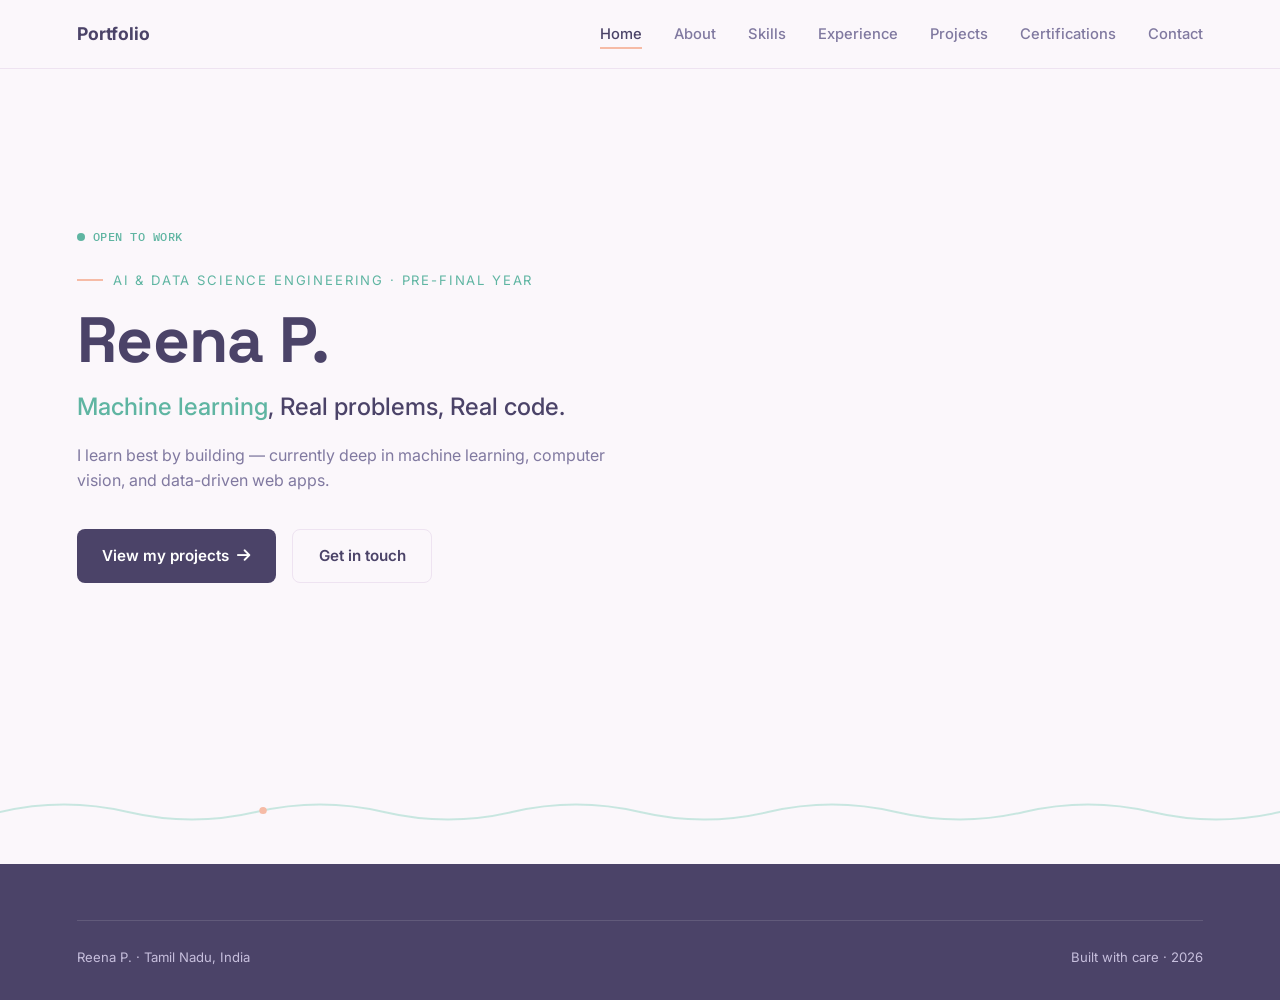
==== index.html @ c4bb9177 "Add files via upload" ====
<!DOCTYPE html>
<html lang="en">
<head>
<meta charset="UTF-8">
<meta name="viewport" content="width=device-width, initial-scale=1.0">
<title>Portfolio | Reena P</title>
<link rel="preconnect" href="https://fonts.googleapis.com">
<link href="https://fonts.googleapis.com/css2?family=Space+Grotesk:wght@400;500;600;700&family=Inter:wght@400;500;600&family=IBM+Plex+Mono:wght@400;500&display=swap" rel="stylesheet">
<link rel="stylesheet" href="https://cdnjs.cloudflare.com/ajax/libs/font-awesome/6.5.1/css/all.min.css">
<link rel="stylesheet" href="styles.css">
</head>
<body>

<nav>
  <div class="logo">Portfolio</div>
  <ul>
    <li><a href="index.html" class="active">Home</a></li>
    <li><a href="about.html">About</a></li>
    <li><a href="skills.html">Skills</a></li>
    <li><a href="experience.html">Experience</a></li>
    <li><a href="projects.html">Projects</a></li>
    <li><a href="education.html">Certifications</a></li>
    <li><a href="contact.html">Contact</a></li>
  </ul>
</nav>

<header class="hero">
  <span class="badge"><span class="dot"></span>Open to work</span>
  <div class="hero-eyebrow">AI &amp; Data Science Engineering · Pre-final year</div>
  <h1 class="hero-name">Reena P.</h1>
  <p class="hero-role"><span class="accent">Machine learning</span>, Real problems, Real code.</p>
  <p class="hero-sub">I learn best by building — currently deep in machine learning, computer vision, and data-driven web apps.</p>
  <div class="hero-actions">
    <a class="btn btn-primary" href="projects.html">View my projects <i class="fa-solid fa-arrow-right"></i></a>
    <a class="btn btn-ghost" href="contact.html">Get in touch</a>
  </div>
</header>

<svg class="signal-divider" viewBox="0 0 1200 40" preserveAspectRatio="none">
  <path d="M0,20 Q60,5 120,20 T240,20 T360,20 T480,20 T600,20 T720,20 T840,20 T960,20 T1080,20 T1200,20"/>
  <circle class="pulse-dot" r="3.5" cy="20"><animateMotion dur="6s" repeatCount="indefinite" path="M0,0 Q60,-15 120,0 T240,0 T360,0 T480,0 T600,0 T720,0 T840,0 T960,0 T1080,0 T1200,0"/></circle>
</svg>

<footer>
  <div class="foot-bottom">
    <span>Reena P. · Tamil Nadu, India</span>
    <span>Built with care · 2026</span>
  </div>
</footer>

<script>
  const revealEls = document.querySelectorAll('.reveal');
  const obs = new IntersectionObserver((entries)=>{
    entries.forEach(e=>{ if(e.isIntersecting){ e.target.classList.add('in'); obs.unobserve(e.target); } });
  }, { threshold:0.15 });
  revealEls.forEach(el=>obs.observe(el));
</script>
</body>
</html>
---- styles.css ----
:root{
  --ink:#4B4368;
  --paper:#FBF7FB;
  --card:#FFFFFF;
  --teal:#9ED9CB;
  --teal-deep:#5FB5A2;
  --amber:#F6BBA6;
  --slate:#8079A0;
  --line:#EEE3F1;
  --violet:#C9BBEF;
  --violet-deep:#7C68C9;
  --radius:14px;
}
*{box-sizing:border-box; margin:0; padding:0;}
html{scroll-behavior:smooth;}
body{
  background:var(--paper);
  color:var(--ink);
  font-family:'Inter', sans-serif;
  line-height:1.6;
  overflow-x:hidden;
}
h1,h2,h3,h4{ font-family:'Space Grotesk', sans-serif; letter-spacing:-0.01em; }
.mono{ font-family:'IBM Plex Mono', monospace; }
a{ color:inherit; text-decoration:none; }

/* ---------- Signal line divider ---------- */
.signal-divider{ width:100%; height:40px; display:block; }
.signal-divider path{
  fill:none; stroke:var(--teal); stroke-width:2; stroke-linecap:round; opacity:0.55;
}
.signal-divider .pulse-dot{ fill:var(--amber); }

/* ---------- Nav ---------- */
nav{
  position:fixed; top:0; left:0; right:0; z-index:100;
  display:flex; justify-content:space-between; align-items:center;
  padding:20px 6vw;
  background:rgba(251,247,251,0.85);
  backdrop-filter:blur(8px);
  border-bottom:1px solid var(--line);
}
nav .logo{ font-weight:700; font-size:1.1rem; }
nav ul{ list-style:none; display:flex; gap:2rem; }
nav ul li a{ font-size:0.92rem; font-weight:500; color:var(--slate); transition:color .2s; padding-bottom:4px; }
nav ul li a:hover{ color:var(--violet-deep); }
nav ul li a.active{ color:var(--ink); border-bottom:2px solid var(--amber); }
@media (max-width:760px){ nav ul{ gap:1rem; } nav ul li a{ font-size:0.8rem; } }
@media (max-width:560px){ nav ul{ display:none; } }

/* ---------- Page hero (for subpages) ---------- */
.page-hero{
  padding:9rem 6vw 1.5rem;
  max-width:1180px; margin:0 auto;
}
.page-hero .section-num{ font-family:'IBM Plex Mono',monospace; color:var(--teal-deep); font-size:0.85rem; display:block; margin-bottom:0.6rem; }
.page-hero h1{ font-size:clamp(2rem,4.5vw,3rem); }
.page-hero p{ color:var(--slate); margin-top:1rem; max-width:60ch; }

.section-tight{ padding-top:1.2rem; }

/* ---------- Badge (no box, plain text + pulsing dot) ---------- */
.badge{
  display:inline-flex; align-items:center; gap:8px;
  color:var(--teal-deep);
  font-family:'IBM Plex Mono',monospace; font-size:0.78rem; font-weight:500;
  letter-spacing:0.04em; text-transform:uppercase;
  margin-bottom:1.4rem;
}
.badge .dot{
  width:8px; height:8px; border-radius:50%; background:var(--teal-deep);
  animation:pulse-dot 1.8s ease-in-out infinite;
}
@keyframes pulse-dot{ 0%,100%{ opacity:1; } 50%{ opacity:0.35; } }

/* ---------- Home hero ---------- */
header.hero{
  min-height:88vh;
  display:flex; flex-direction:column; justify-content:center;
  padding:8vh 6vw 6vh;
  position:relative;
}
.hero-eyebrow{
  font-size:0.82rem; color:var(--teal-deep); text-transform:uppercase;
  letter-spacing:0.14em; margin-bottom:1rem; display:flex; align-items:center; gap:10px;
}
.hero-eyebrow::before{ content:''; width:26px; height:2px; background:var(--amber); display:inline-block; }
.hero-name{
  font-family:'Space Grotesk',sans-serif; font-weight:700;
  font-size:clamp(2.4rem,6vw,4rem); line-height:1.05; margin-bottom:0.9rem;
}
@keyframes hero-slideup{ from{ opacity:0; transform:translateY(14px); } to{ opacity:1; transform:translateY(0); } }
.hero-role{
  font-size:clamp(1.15rem,2.4vw,1.5rem); color:var(--ink); font-weight:500;
  max-width:46ch; margin-bottom:1rem;
  animation: hero-slideup 0.8s ease-out forwards;
}
.hero-role .accent{ color:var(--teal-deep); }
.hero-sub{ font-size:1rem; color:var(--slate); max-width:56ch; }
.hero-actions{ margin-top:2.2rem; display:flex; gap:1rem; flex-wrap:wrap; }
.btn{
  padding:0.85rem 1.6rem; border-radius:8px; font-weight:600; font-size:0.95rem;
  display:inline-flex; align-items:center; gap:.5rem;
  transition:transform .15s ease, box-shadow .15s ease, border-color .15s ease;
}
.btn-primary{ background:var(--ink); color:#fff; }
.btn-primary:hover{ transform:translateY(-2px); box-shadow:0 10px 24px -8px rgba(75,67,104,0.4); }
.btn-ghost{ border:1.5px solid var(--line); color:var(--ink); }
.btn-ghost:hover{ border-color:var(--violet-deep); color:var(--violet-deep); transform:translateY(-2px); }

.hero-graph{ position:absolute; right:6vw; top:50%; transform:translateY(-50%); width:min(34vw, 380px); opacity:0.9; }
@media (max-width:900px){ .hero-graph{ display:none; } }

/* ---------- Section shell ---------- */
section{ padding:5rem 6vw; max-width:1180px; margin:0 auto; }
.section-head{ margin-bottom:2.8rem; }
.section-num{ font-family:'IBM Plex Mono', monospace; color:var(--teal-deep); font-size:0.85rem; margin-bottom:0.6rem; display:block; }
.section-head h2{ font-size:clamp(1.7rem,3.4vw,2.4rem); }

.reveal{ opacity:0; transform:translateY(24px); transition:opacity .7s ease, transform .7s ease; }
.reveal.in{ opacity:1; transform:translateY(0); }

/* ---------- About ---------- */
.about-grid{ display:grid; grid-template-columns:1fr 1.3fr; gap:3rem; align-items:start; }
@media (max-width:800px){ .about-grid{ grid-template-columns:1fr; } }
.about-grid p{ color:var(--slate); font-size:1.04rem; margin-bottom:1rem; }
.stat-card{ background:var(--card); border:1px solid var(--line); border-radius:var(--radius); padding:1.6rem; }
.stat-grid{ display:grid; grid-template-columns:1fr 1fr; gap:1rem; }
.stat-card .num{ font-family:'Space Grotesk',sans-serif; font-size:2rem; font-weight:700; color:var(--teal-deep); }
.stat-card .label{ font-size:0.82rem; color:var(--slate); margin-top:.3rem; }

/* ---------- Skills ---------- */
.skills-wrap{ display:grid; grid-template-columns:repeat(auto-fit,minmax(230px,1fr)); gap:1.4rem; }
.skill-card{ background:var(--card); border:1px solid var(--line); border-radius:var(--radius); padding:1.5rem; transition:border-color .15s ease, background .15s ease, transform .15s ease, box-shadow .15s ease; }
.skill-card:hover{ border-color:var(--violet-deep); background:rgba(124,104,201,0.05); transform:translate(4px,-4px); box-shadow:0 16px 32px -16px rgba(124,104,201,0.3); }
.skill-card h4{ font-size:1rem; margin-bottom:0.9rem; color:var(--ink); display:flex; align-items:center; gap:8px; }
.skill-card h4 i{ color:var(--teal-deep); font-size:1rem; }
.tag-row{ display:flex; flex-wrap:wrap; gap:.5rem; }
.tag{
  font-family:'IBM Plex Mono',monospace; font-size:0.76rem; background:var(--paper);
  border:1px solid var(--line); padding:0.3rem 0.6rem; border-radius:6px; color:var(--slate);
  transition:border-color .15s ease, color .15s ease, transform .15s ease;
}
.tag:hover{ border-color:var(--violet-deep); color:var(--violet-deep); cursor:default; transform:translateX(4px); }

/* ---------- Timeline ---------- */
.timeline{ position:relative; padding-left:2rem; }
.timeline::before{ content:''; position:absolute; left:6px; top:6px; bottom:6px; width:2px; background:var(--line); }
.tl-item{ position:relative; padding-bottom:2.4rem; }
.tl-item:last-child{ padding-bottom:0; }
.tl-item::before{
  content:''; position:absolute; left:-2rem; top:4px; width:14px; height:14px; border-radius:50%;
  background:var(--card); border:3px solid var(--teal-deep);
}
.tl-icon{
  position:absolute; left:-2.6rem; top:-2px; width:24px; height:24px; border-radius:50%;
  background:var(--paper); display:none;
}
.tl-role{ font-size:1.1rem; font-weight:600; display:flex; align-items:center; gap:8px; }
.tl-role i{ color:var(--teal-deep); font-size:0.95rem; }
.tl-meta{ font-family:'IBM Plex Mono',monospace; font-size:0.8rem; color:var(--teal-deep); margin:.3rem 0 .7rem; }
.tl-item p{ color:var(--slate); }

/* ---------- Projects ---------- */
.proj-grid{ display:grid; grid-template-columns:repeat(auto-fit,minmax(280px,1fr)); gap:1.6rem; }
.proj-card{
  background:var(--card); border:1px solid var(--line); border-radius:var(--radius);
  padding:1.7rem; display:flex; flex-direction:column; height:100%;
  transition:transform .2s ease, box-shadow .2s ease, border-color .2s ease;
}
.proj-card:hover{ transform:translate(4px,-4px); box-shadow:0 16px 32px -16px rgba(124,104,201,0.3); border-color:var(--violet-deep); }
.proj-card h4{ font-size:1.12rem; margin-bottom:.6rem; display:flex; align-items:center; gap:8px; }
.proj-card h4 i{ color:var(--teal-deep); font-size:1rem; }
.proj-card p{ color:var(--slate); font-size:0.94rem; flex-grow:1; }
.proj-card ul{ margin:0.8rem 0; padding-left:1.1rem; color:var(--slate); font-size:0.92rem; }
.proj-card ul li{ margin-bottom:.3rem; }
.proj-stack{ margin-top:1rem; }

/* ---------- Certifications / Achievements ---------- */
.chip-list{ display:flex; flex-wrap:wrap; gap:0.7rem; }
.chip{
  background:var(--card); border:1px solid var(--line); border-radius:999px; padding:0.55rem 1rem 0.55rem 0.8rem;
  font-size:0.85rem; color:var(--ink); display:inline-flex; align-items:center; gap:8px;
  transition:border-color .15s ease, color .15s ease, transform .15s ease;
}
.chip i{ color:var(--teal-deep); font-size:0.85rem; }
.chip:hover{ border-color:var(--violet-deep); color:var(--violet-deep); cursor:default; transform:translateX(4px); }
.chip:hover i{ color:var(--violet-deep); }

.achieve-grid{ display:grid; grid-template-columns:repeat(auto-fit,minmax(260px,1fr)); gap:1.4rem; margin-top:1.6rem; }
.achieve-card{ background:var(--card); border:1px solid var(--line); border-radius:var(--radius); padding:1.4rem; transition:border-color .15s ease, transform .15s ease; }
.achieve-card:hover{ border-color:var(--violet-deep); transform:translateX(4px); }
.achieve-card h4{ font-size:0.98rem; margin-bottom:.4rem; display:flex; align-items:center; gap:8px; }
.achieve-card h4 i{ color:var(--teal-deep); font-size:0.95rem; }
.achieve-card p{ color:var(--slate); font-size:0.9rem; }

/* ---------- Contact ---------- */
.contact-card{
  background:var(--card); border:1px solid var(--line); border-radius:var(--radius);
  padding:2.4rem; text-align:left; max-width:640px;
  transition:border-color .15s ease, transform .15s ease, box-shadow .15s ease;
}
.contact-card:hover{ border-color:var(--violet-deep); transform:translate(4px,-4px); box-shadow:0 16px 32px -16px rgba(124,104,201,0.3); }
.contact-links{ margin-top:1.6rem; display:flex; flex-wrap:wrap; gap:1rem; }
.contact-links a{
  border:1.5px solid var(--line); padding:0.8rem 1.4rem; border-radius:8px; font-size:0.92rem; font-weight:500;
  display:flex; align-items:center; gap:.6rem; transition:border-color .2s, background .2s, color .2s;
}
.contact-links a i{ font-size:0.95rem; color:var(--teal-deep); }
.contact-links a:hover{ border-color:var(--violet-deep); background:rgba(124,104,201,0.06); color:var(--violet-deep); }
.contact-links a:hover i{ color:var(--violet-deep); }

/* ---------- Footer ---------- */
footer{ background:var(--ink); color:#fff; padding:3.5rem 6vw 2rem; margin-top:2rem; }
.foot-bottom{
  max-width:1180px; margin:0 auto; padding-top:1.6rem; border-top:1px solid rgba(255,255,255,0.12);
  color:#C7BFDD; font-size:0.82rem; display:flex; justify-content:space-between; flex-wrap:wrap; gap:.5rem;
}

@media (prefers-reduced-motion: reduce){
  .reveal{ transition:none; opacity:1; transform:none; }
  * { animation:none !important; }
}
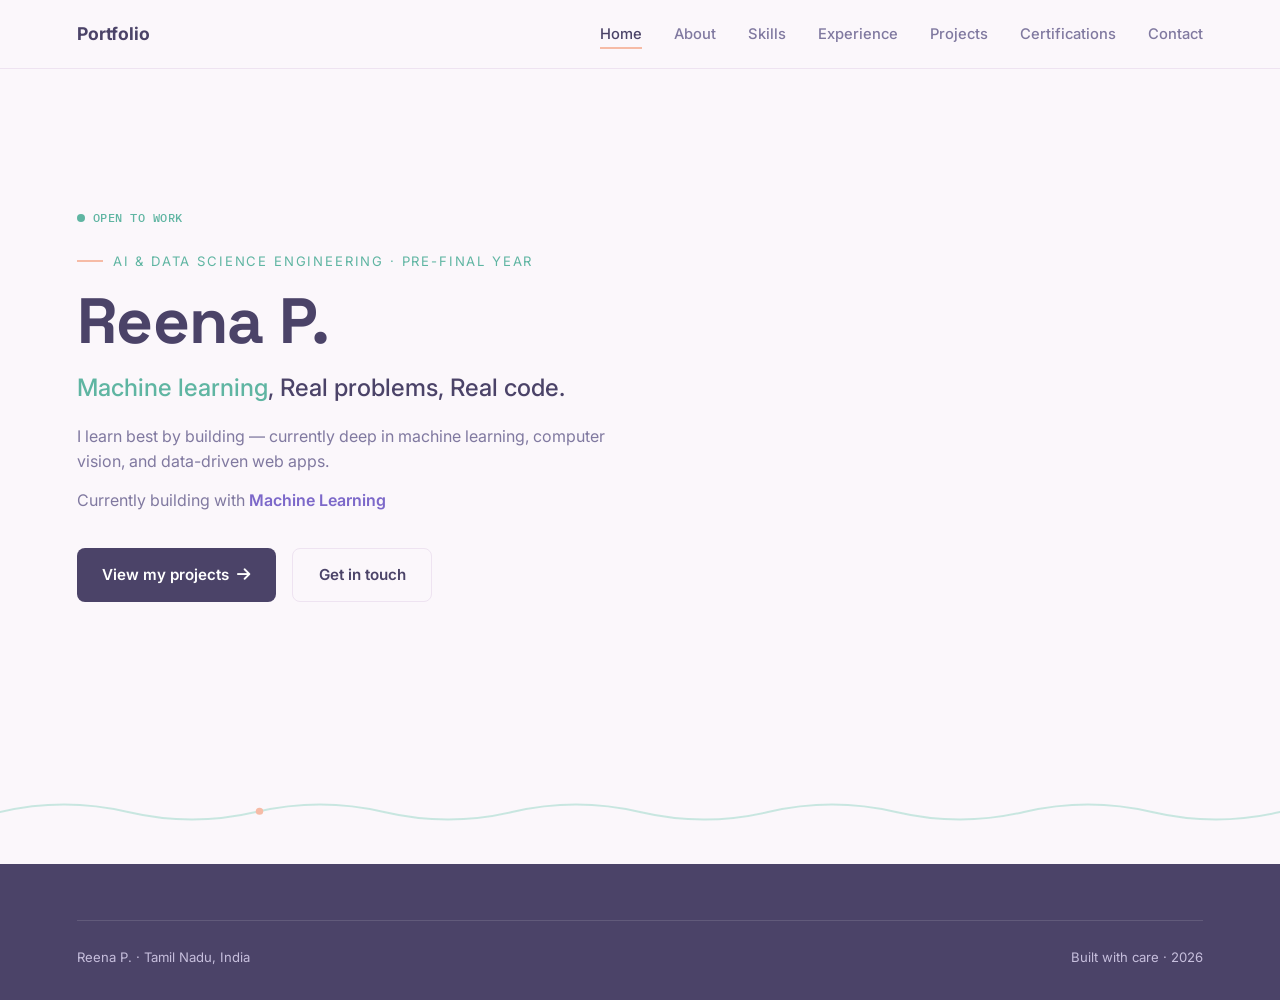
==== commit cdc13675: "Add files via upload" ====
--- a/index.html
+++ b/index.html
@@ -13,6 +13,7 @@
 
 <nav>
   <div class="logo">Portfolio</div>
+  <button class="nav-toggle" aria-label="Toggle menu"><i class="fa-solid fa-bars"></i></button>
   <ul>
     <li><a href="index.html" class="active">Home</a></li>
     <li><a href="about.html">About</a></li>
@@ -24,12 +25,26 @@
   </ul>
 </nav>
 
+<script>
+  document.addEventListener("DOMContentLoaded", function(){
+    const toggle = document.querySelector(".nav-toggle");
+    const navUl = document.querySelector("nav ul");
+    if(toggle && navUl){
+      toggle.addEventListener("click", function(){ navUl.classList.toggle("open"); });
+      navUl.querySelectorAll("a").forEach(function(link){
+        link.addEventListener("click", function(){ navUl.classList.remove("open"); });
+      });
+    }
+  });
+</script>
+
 <header class="hero">
   <span class="badge"><span class="dot"></span>Open to work</span>
   <div class="hero-eyebrow">AI &amp; Data Science Engineering · Pre-final year</div>
   <h1 class="hero-name">Reena P.</h1>
   <p class="hero-role"><span class="accent">Machine learning</span>, Real problems, Real code.</p>
   <p class="hero-sub">I learn best by building — currently deep in machine learning, computer vision, and data-driven web apps.</p>
+  <p class="hero-rotate">Currently building with <span class="rotate-word">Machine Learning</span></p>
   <div class="hero-actions">
     <a class="btn btn-primary" href="projects.html">View my projects <i class="fa-solid fa-arrow-right"></i></a>
     <a class="btn btn-ghost" href="contact.html">Get in touch</a>
@@ -54,6 +69,22 @@
     entries.forEach(e=>{ if(e.isIntersecting){ e.target.classList.add('in'); obs.unobserve(e.target); } });
   }, { threshold:0.15 });
   revealEls.forEach(el=>obs.observe(el));
+
+  const words = ["Machine Learning", "Computer Vision", "Data Science", "Full-Stack Apps"];
+  let wordIdx = 0;
+  const rw = document.querySelector('.rotate-word');
+  if(rw){
+    setInterval(()=>{
+      rw.style.opacity = 0;
+      rw.style.transform = 'translateY(6px)';
+      setTimeout(()=>{
+        wordIdx = (wordIdx + 1) % words.length;
+        rw.textContent = words[wordIdx];
+        rw.style.opacity = 1;
+        rw.style.transform = 'translateY(0)';
+      }, 350);
+    }, 2200);
+  }
 </script>
 </body>
 </html>
--- a/styles.css
+++ b/styles.css
@@ -45,8 +45,21 @@
 nav ul li a{ font-size:0.92rem; font-weight:500; color:var(--slate); transition:color .2s; padding-bottom:4px; }
 nav ul li a:hover{ color:var(--violet-deep); }
 nav ul li a.active{ color:var(--ink); border-bottom:2px solid var(--amber); }
+.nav-toggle{ display:none; background:none; border:none; font-size:1.3rem; color:var(--ink); cursor:pointer; padding:4px 8px; }
 @media (max-width:760px){ nav ul{ gap:1rem; } nav ul li a{ font-size:0.8rem; } }
-@media (max-width:560px){ nav ul{ display:none; } }
+@media (max-width:560px){
+  nav ul{
+    display:none; position:fixed; top:64px; left:0; right:0;
+    flex-direction:column; gap:0; background:var(--paper);
+    border-bottom:1px solid var(--line); padding:0.5rem 6vw 1.2rem;
+    box-shadow:0 12px 24px -12px rgba(75,67,104,0.15);
+  }
+  nav ul.open{ display:flex; }
+  nav ul li{ width:100%; }
+  nav ul li a{ display:block; padding:0.8rem 0; font-size:1rem; border-bottom:1px solid var(--line); }
+  nav ul li a.active{ border-bottom:1px solid var(--line); }
+  .nav-toggle{ display:block; }
+}
 
 /* ---------- Page hero (for subpages) ---------- */
 .page-hero{
@@ -97,6 +110,11 @@
 }
 .hero-role .accent{ color:var(--teal-deep); }
 .hero-sub{ font-size:1rem; color:var(--slate); max-width:56ch; }
+.hero-rotate{ font-size:1rem; color:var(--slate); margin-top:0.8rem; }
+.hero-rotate .rotate-word{
+  display:inline-block; color:var(--violet-deep); font-weight:600;
+  transition:opacity .35s ease, transform .35s ease;
+}
 .hero-actions{ margin-top:2.2rem; display:flex; gap:1rem; flex-wrap:wrap; }
 .btn{
   padding:0.85rem 1.6rem; border-radius:8px; font-weight:600; font-size:0.95rem;
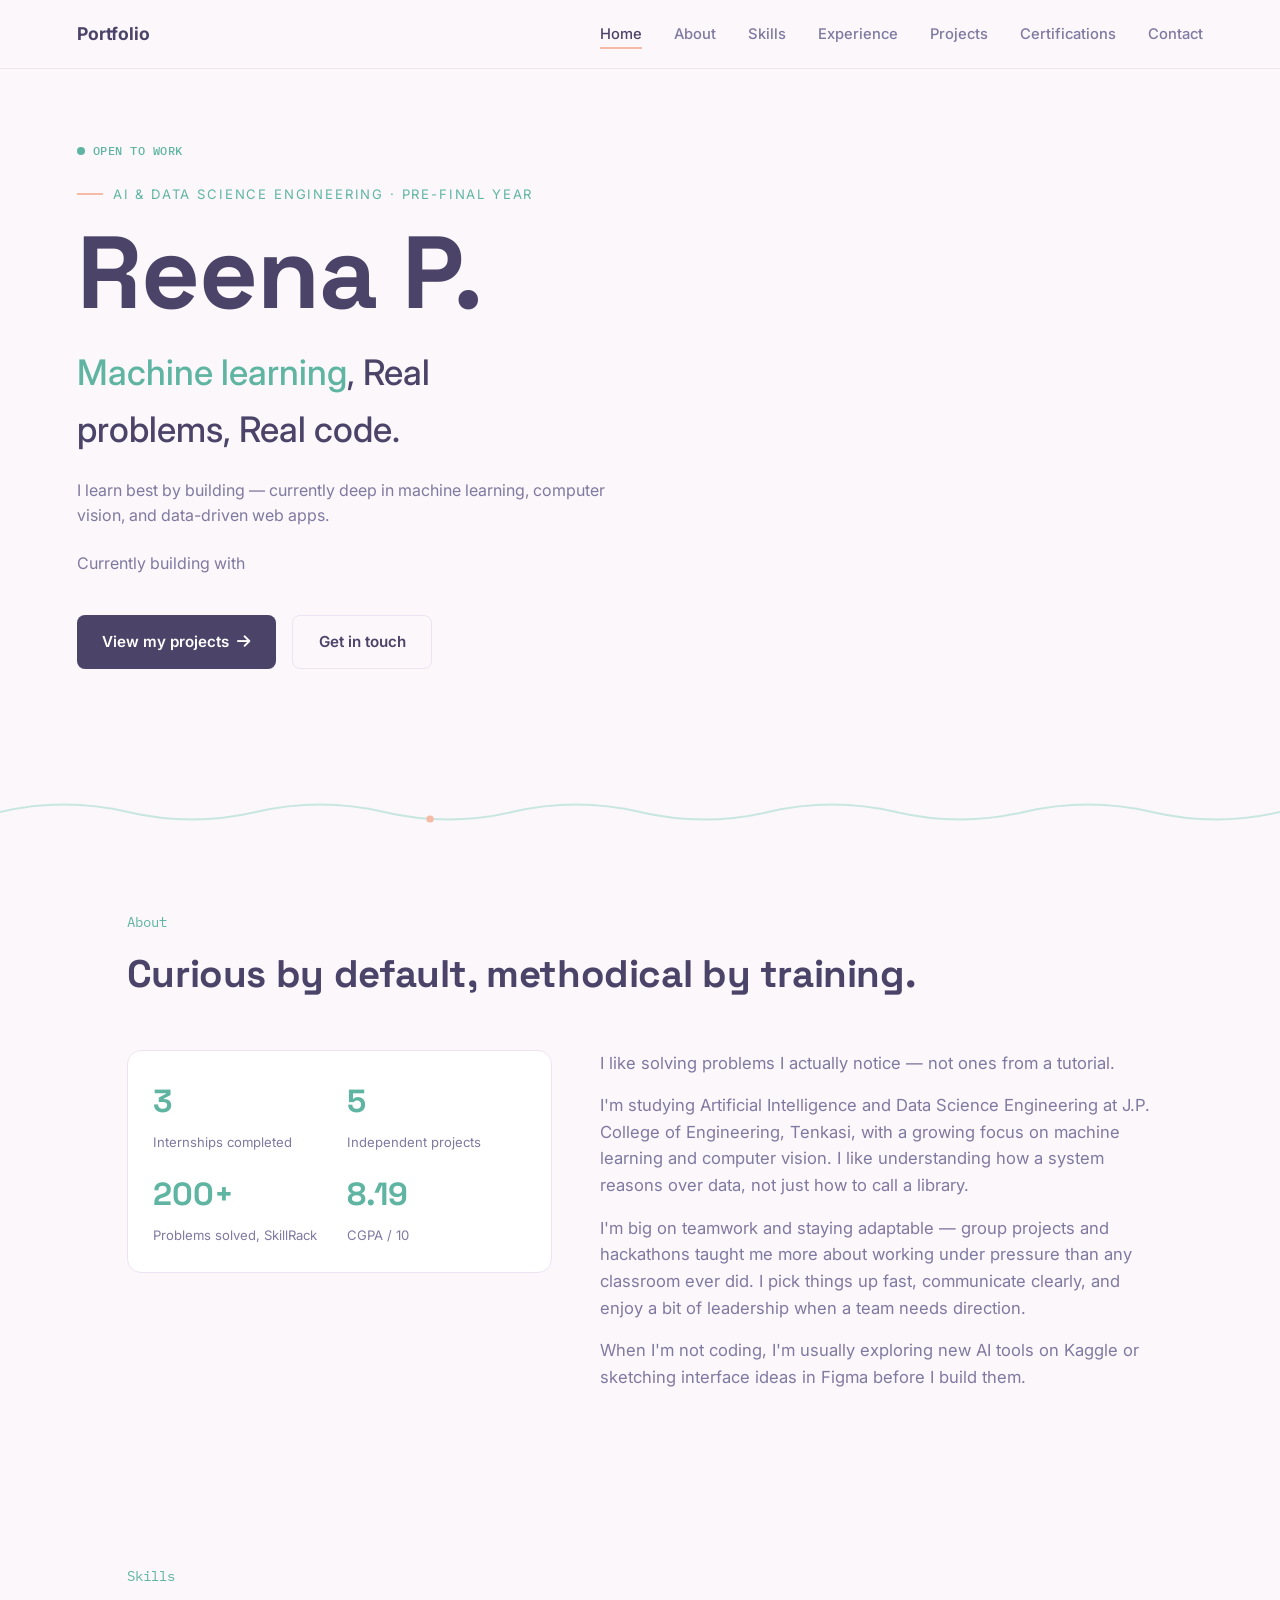
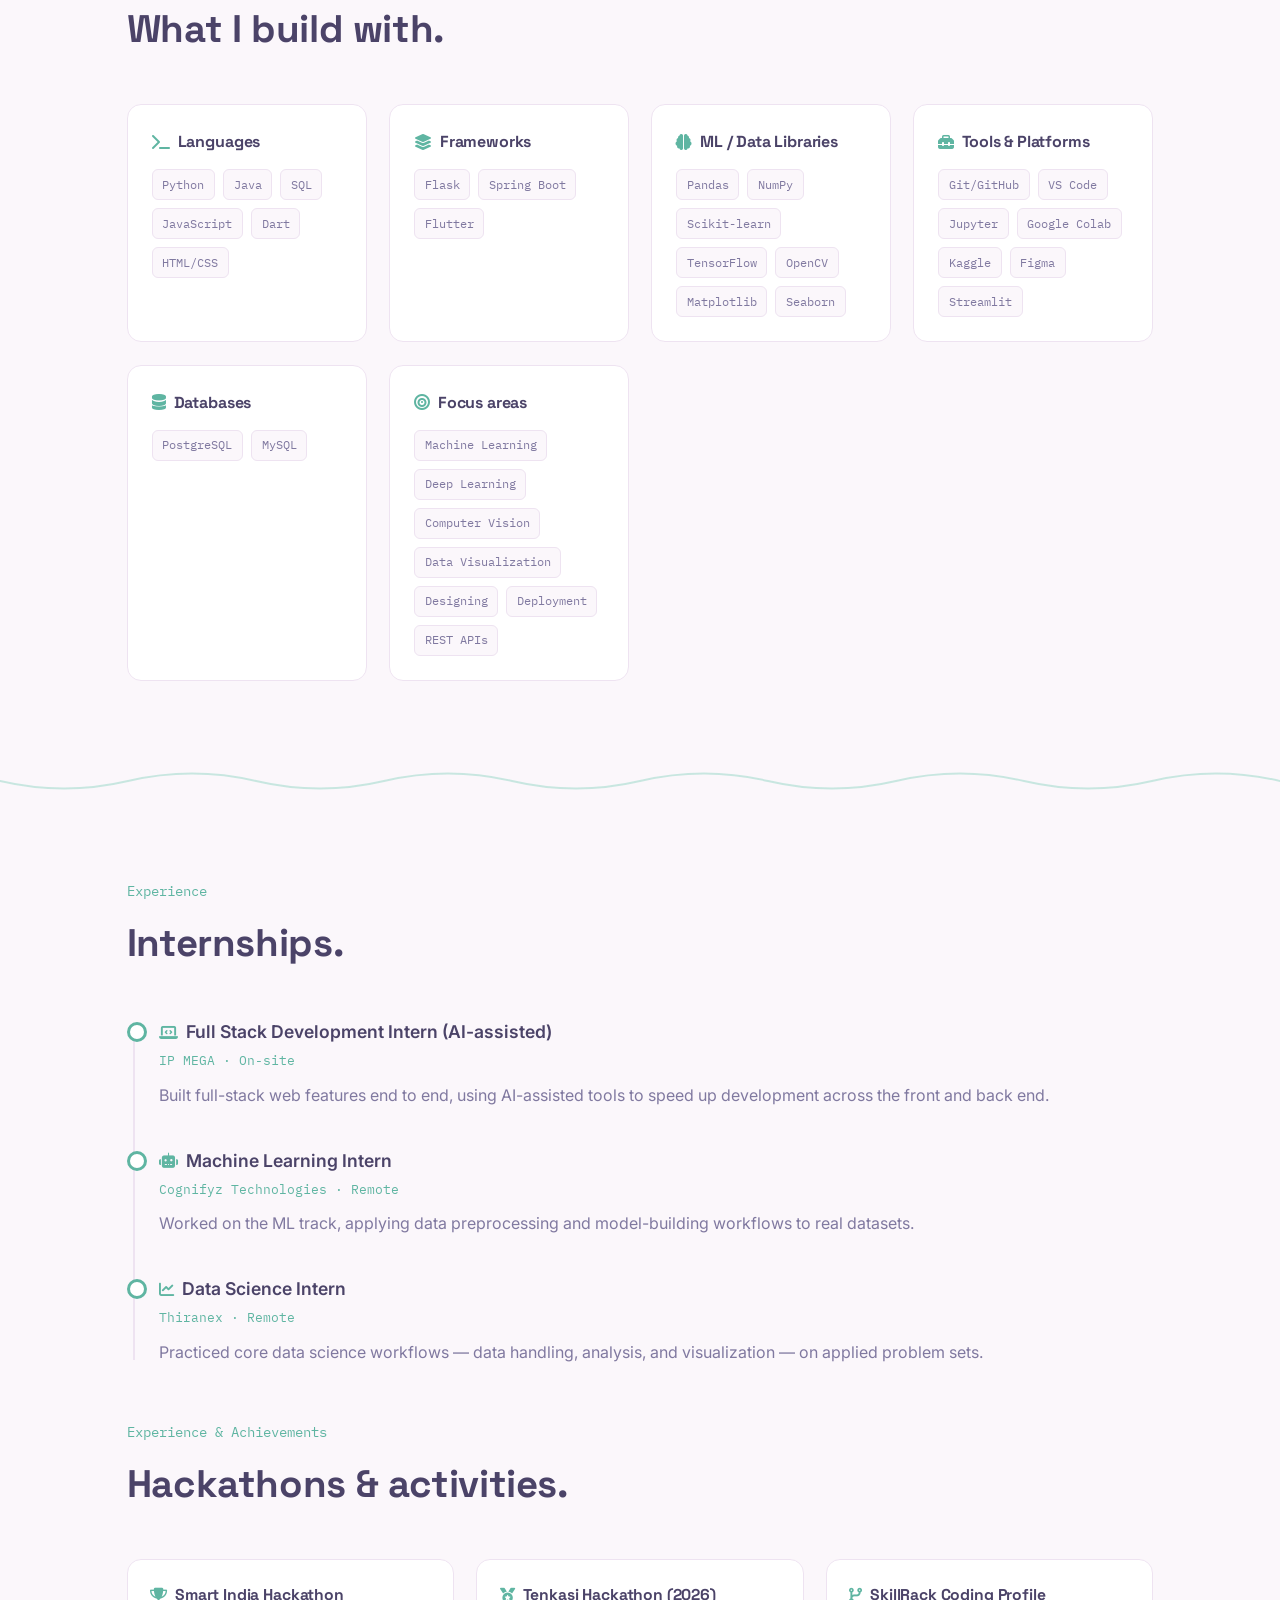
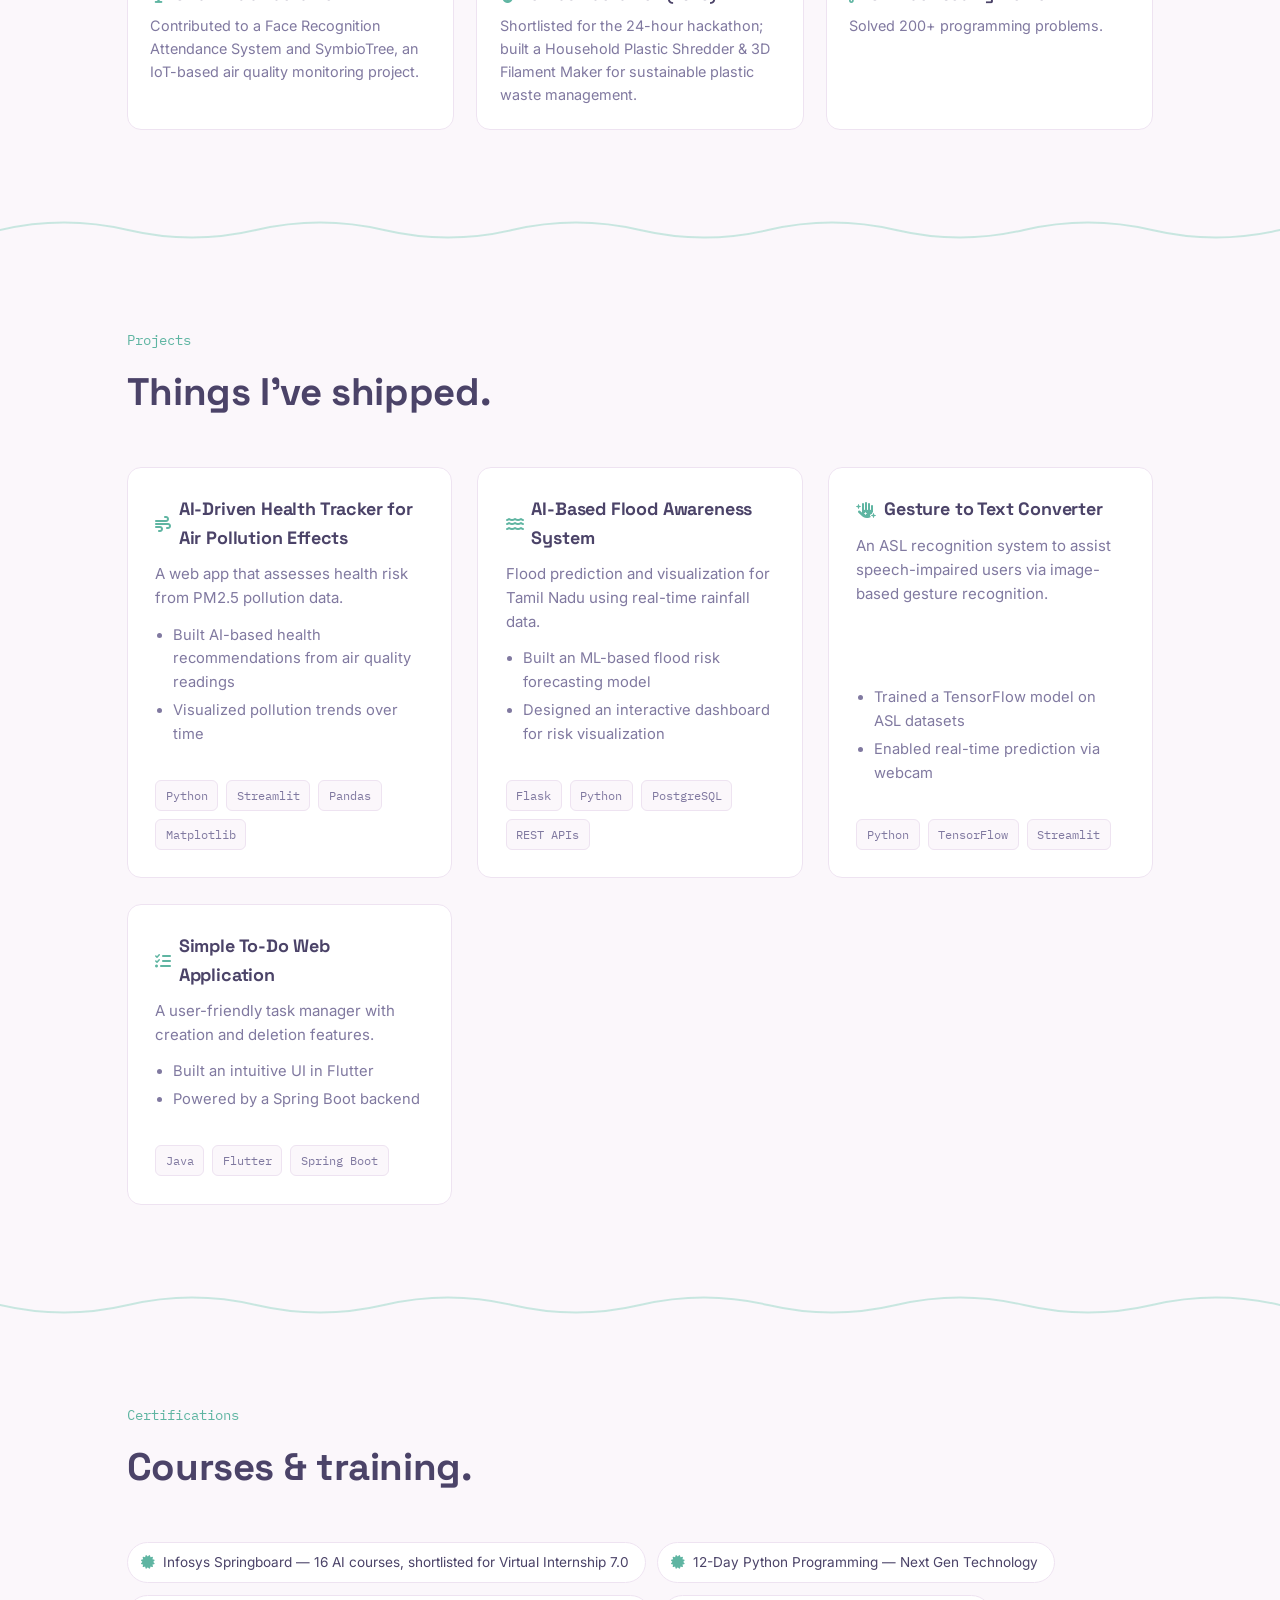
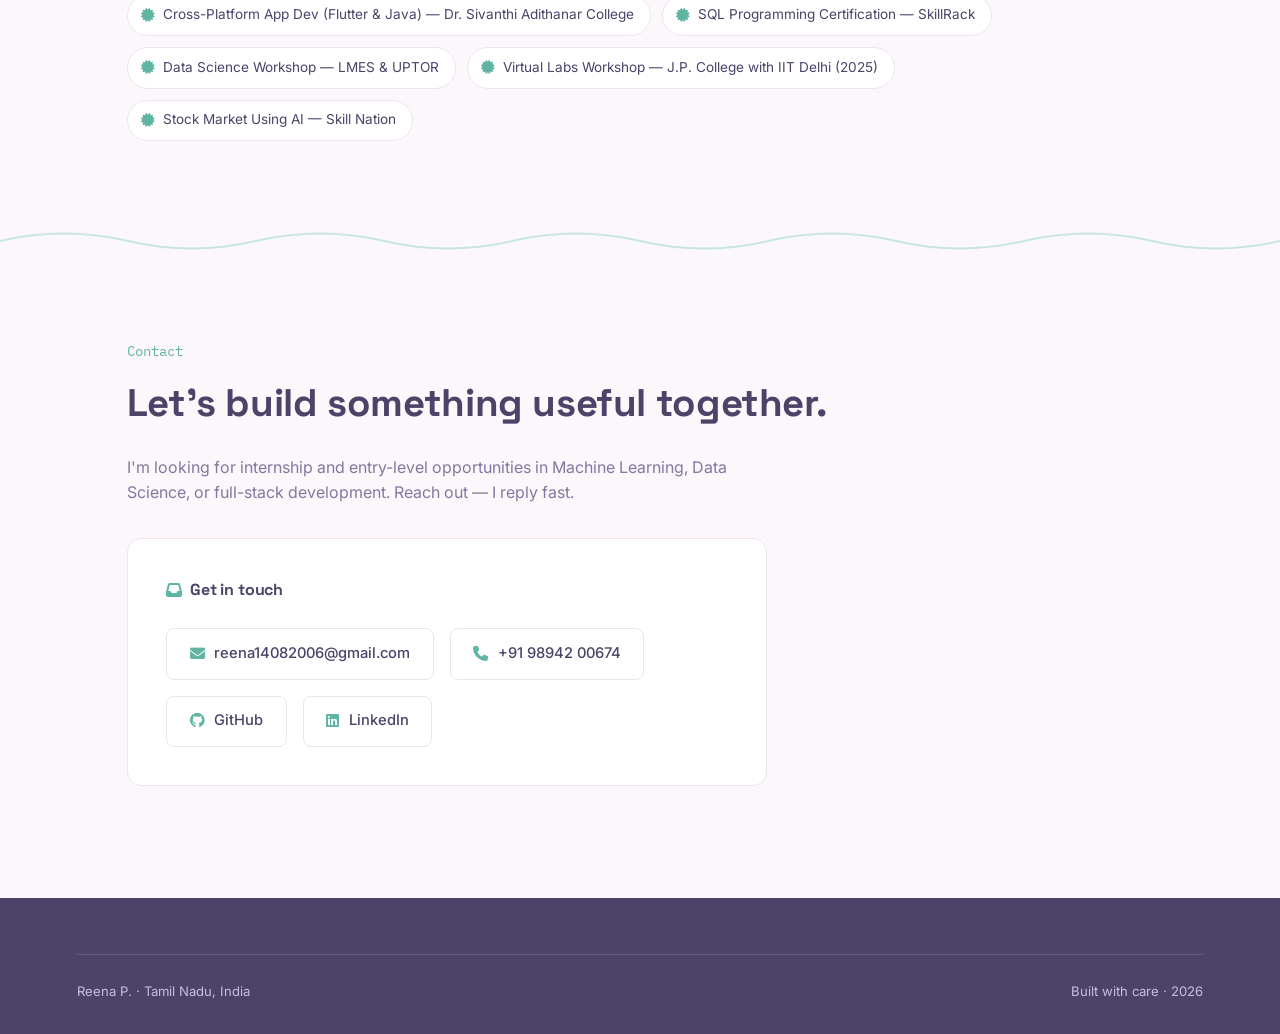
==== commit e38dd0ef: "Add files via upload" ====
--- a/index.html
+++ b/index.html
@@ -3,7 +3,7 @@
 <head>
 <meta charset="UTF-8">
 <meta name="viewport" content="width=device-width, initial-scale=1.0">
-<title>Portfolio | Reena P</title>
+<title>Reena P | Portfolio</title>
 <link rel="preconnect" href="https://fonts.googleapis.com">
 <link href="https://fonts.googleapis.com/css2?family=Space+Grotesk:wght@400;500;600;700&family=Inter:wght@400;500;600&family=IBM+Plex+Mono:wght@400;500&display=swap" rel="stylesheet">
 <link rel="stylesheet" href="https://cdnjs.cloudflare.com/ajax/libs/font-awesome/6.5.1/css/all.min.css">
@@ -13,32 +13,22 @@
 
 <nav>
   <div class="logo">Portfolio</div>
-  <button class="nav-toggle" aria-label="Toggle menu"><i class="fa-solid fa-bars"></i></button>
+  <button class="nav-toggle" aria-label="Toggle menu">
+    <span class="bar"></span><span class="bar"></span><span class="bar"></span>
+  </button>
   <ul>
-    <li><a href="index.html" class="active">Home</a></li>
-    <li><a href="about.html">About</a></li>
-    <li><a href="skills.html">Skills</a></li>
-    <li><a href="experience.html">Experience</a></li>
-    <li><a href="projects.html">Projects</a></li>
-    <li><a href="education.html">Certifications</a></li>
-    <li><a href="contact.html">Contact</a></li>
+    <li><a href="#home" class="active">Home</a></li>
+    <li><a href="#about">About</a></li>
+    <li><a href="#skills">Skills</a></li>
+    <li><a href="#experience">Experience</a></li>
+    <li><a href="#projects">Projects</a></li>
+    <li><a href="#education">Certifications</a></li>
+    <li><a href="#contact">Contact</a></li>
   </ul>
 </nav>
-
-<script>
-  document.addEventListener("DOMContentLoaded", function(){
-    const toggle = document.querySelector(".nav-toggle");
-    const navUl = document.querySelector("nav ul");
-    if(toggle && navUl){
-      toggle.addEventListener("click", function(){ navUl.classList.toggle("open"); });
-      navUl.querySelectorAll("a").forEach(function(link){
-        link.addEventListener("click", function(){ navUl.classList.remove("open"); });
-      });
-    }
-  });
-</script>
-
-<header class="hero">
+<div class="nav-backdrop" id="navBackdrop"></div>
+
+<header class="hero" id="home">
   <span class="badge"><span class="dot"></span>Open to work</span>
   <div class="hero-eyebrow">AI &amp; Data Science Engineering · Pre-final year</div>
   <h1 class="hero-name">Reena P.</h1>
@@ -46,8 +36,8 @@
   <p class="hero-sub">I learn best by building — currently deep in machine learning, computer vision, and data-driven web apps.</p>
   <p class="hero-rotate">Currently building with <span class="rotate-word">Machine Learning</span></p>
   <div class="hero-actions">
-    <a class="btn btn-primary" href="projects.html">View my projects <i class="fa-solid fa-arrow-right"></i></a>
-    <a class="btn btn-ghost" href="contact.html">Get in touch</a>
+    <a class="btn btn-primary" href="#projects">View my projects <i class="fa-solid fa-arrow-right"></i></a>
+    <a class="btn btn-ghost" href="#contact">Get in touch</a>
   </div>
 </header>
 
@@ -55,6 +45,228 @@
   <path d="M0,20 Q60,5 120,20 T240,20 T360,20 T480,20 T600,20 T720,20 T840,20 T960,20 T1080,20 T1200,20"/>
   <circle class="pulse-dot" r="3.5" cy="20"><animateMotion dur="6s" repeatCount="indefinite" path="M0,0 Q60,-15 120,0 T240,0 T360,0 T480,0 T600,0 T720,0 T840,0 T960,0 T1080,0 T1200,0"/></circle>
 </svg>
+
+<section id="about">
+  <div class="section-head reveal-right">
+    <span class="section-num">About</span>
+    <h2>Curious by default, methodical by training.</h2>
+  </div>
+  <div class="about-grid">
+    <div class="stat-card reveal">
+      <div class="stat-grid">
+        <div><div class="num">3</div><div class="label">Internships completed</div></div>
+        <div><div class="num">5</div><div class="label">Independent projects</div></div>
+        <div><div class="num">200+</div><div class="label">Problems solved, SkillRack</div></div>
+        <div><div class="num">8.19</div><div class="label">CGPA / 10</div></div>
+      </div>
+    </div>
+    <div class="reveal" style="transition-delay:0.15s;">
+      <p style="color:var(--slate); font-size:1.04rem; margin-bottom:1rem;">I like solving problems I actually notice — not ones from a tutorial.</p>
+      <p style="color:var(--slate); font-size:1.04rem; margin-bottom:1rem;">I'm studying Artificial Intelligence and Data Science Engineering at J.P. College of Engineering, Tenkasi, with a growing focus on machine learning and computer vision. I like understanding how a system reasons over data, not just how to call a library.</p>
+      <p style="color:var(--slate); font-size:1.04rem; margin-bottom:1rem;">I'm big on teamwork and staying adaptable — group projects and hackathons taught me more about working under pressure than any classroom ever did. I pick things up fast, communicate clearly, and enjoy a bit of leadership when a team needs direction.</p>
+      <p style="color:var(--slate); font-size:1.04rem;">When I'm not coding, I'm usually exploring new AI tools on Kaggle or sketching interface ideas in Figma before I build them.</p>
+    </div>
+  </div>
+</section>
+
+<section id="skills">
+  <div class="section-head reveal-right">
+    <span class="section-num">Skills</span>
+    <h2>What I build with.</h2>
+  </div>
+  <div class="skills-wrap">
+    <div class="skill-card reveal" style="transition-delay:0s;">
+      <h4><i class="fa-solid fa-terminal"></i>Languages</h4>
+      <div class="tag-row">
+        <span class="tag">Python</span><span class="tag">Java</span><span class="tag">SQL</span>
+        <span class="tag">JavaScript</span><span class="tag">Dart</span><span class="tag">HTML/CSS</span>
+      </div>
+    </div>
+    <div class="skill-card reveal" style="transition-delay:0.08s;">
+      <h4><i class="fa-solid fa-layer-group"></i>Frameworks</h4>
+      <div class="tag-row">
+        <span class="tag">Flask</span><span class="tag">Spring Boot</span><span class="tag">Flutter</span>
+      </div>
+    </div>
+    <div class="skill-card reveal" style="transition-delay:0.16s;">
+      <h4><i class="fa-solid fa-brain"></i>ML / Data Libraries</h4>
+      <div class="tag-row">
+        <span class="tag">Pandas</span><span class="tag">NumPy</span><span class="tag">Scikit-learn</span>
+        <span class="tag">TensorFlow</span><span class="tag">OpenCV</span><span class="tag">Matplotlib</span><span class="tag">Seaborn</span>
+      </div>
+    </div>
+    <div class="skill-card reveal" style="transition-delay:0.24s;">
+      <h4><i class="fa-solid fa-toolbox"></i>Tools &amp; Platforms</h4>
+      <div class="tag-row">
+        <span class="tag">Git/GitHub</span><span class="tag">VS Code</span><span class="tag">Jupyter</span>
+        <span class="tag">Google Colab</span><span class="tag">Kaggle</span><span class="tag">Figma</span><span class="tag">Streamlit</span>
+      </div>
+    </div>
+    <div class="skill-card reveal" style="transition-delay:0.32s;">
+      <h4><i class="fa-solid fa-database"></i>Databases</h4>
+      <div class="tag-row">
+        <span class="tag">PostgreSQL</span><span class="tag">MySQL</span>
+      </div>
+    </div>
+    <div class="skill-card reveal" style="transition-delay:0.4s;">
+      <h4><i class="fa-solid fa-bullseye"></i>Focus areas</h4>
+      <div class="tag-row">
+        <span class="tag">Machine Learning</span><span class="tag">Deep Learning</span><span class="tag">Computer Vision</span>
+        <span class="tag">Data Visualization</span><span class="tag">Designing</span><span class="tag">Deployment</span><span class="tag">REST APIs</span>
+      </div>
+    </div>
+  </div>
+</section>
+
+<svg class="signal-divider" viewBox="0 0 1200 40" preserveAspectRatio="none">
+  <path d="M0,20 Q60,35 120,20 T240,20 T360,20 T480,20 T600,20 T720,20 T840,20 T960,20 T1080,20 T1200,20"/>
+</svg>
+
+<section id="experience">
+  <div class="section-head reveal-right">
+    <span class="section-num">Experience</span>
+    <h2>Internships.</h2>
+  </div>
+  <div class="timeline">
+    <div class="tl-item reveal" style="transition-delay:0s;">
+      <div class="tl-role"><i class="fa-solid fa-laptop-code"></i>Full Stack Development Intern (AI-assisted)</div>
+      <div class="tl-meta mono">IP MEGA · On-site</div>
+      <p>Built full-stack web features end to end, using AI-assisted tools to speed up development across the front and back end.</p>
+    </div>
+    <div class="tl-item reveal" style="transition-delay:0.15s;">
+      <div class="tl-role"><i class="fa-solid fa-robot"></i>Machine Learning Intern</div>
+      <div class="tl-meta mono">Cognifyz Technologies · Remote</div>
+      <p>Worked on the ML track, applying data preprocessing and model-building workflows to real datasets.</p>
+    </div>
+    <div class="tl-item reveal" style="transition-delay:0.3s;">
+      <div class="tl-role"><i class="fa-solid fa-chart-line"></i>Data Science Intern</div>
+      <div class="tl-meta mono">Thiranex · Remote</div>
+      <p>Practiced core data science workflows — data handling, analysis, and visualization — on applied problem sets.</p>
+    </div>
+  </div>
+
+  <div class="section-head reveal-right" style="margin-top:3.5rem;">
+    <span class="section-num">Experience &amp; Achievements</span>
+    <h2>Hackathons &amp; activities.</h2>
+  </div>
+  <div class="achieve-grid">
+    <div class="achieve-card reveal" style="transition-delay:0s;">
+      <h4><i class="fa-solid fa-trophy"></i>Smart India Hackathon</h4>
+      <p>Contributed to a Face Recognition Attendance System and SymbioTree, an IoT-based air quality monitoring project.</p>
+    </div>
+    <div class="achieve-card reveal" style="transition-delay:0.12s;">
+      <h4><i class="fa-solid fa-medal"></i>Tenkasi Hackathon (2026)</h4>
+      <p>Shortlisted for the 24-hour hackathon; built a Household Plastic Shredder &amp; 3D Filament Maker for sustainable plastic waste management.</p>
+    </div>
+    <div class="achieve-card reveal" style="transition-delay:0.24s;">
+      <h4><i class="fa-solid fa-code-branch"></i>SkillRack Coding Profile</h4>
+      <p>Solved 200+ programming problems.</p>
+    </div>
+  </div>
+</section>
+
+<svg class="signal-divider" viewBox="0 0 1200 40" preserveAspectRatio="none">
+  <path d="M0,20 Q60,5 120,20 T240,20 T360,20 T480,20 T600,20 T720,20 T840,20 T960,20 T1080,20 T1200,20"/>
+</svg>
+
+<section id="projects">
+  <div class="section-head reveal-right">
+    <span class="section-num">Projects</span>
+    <h2>Things I've shipped.</h2>
+  </div>
+  <div class="proj-grid">
+
+    <div class="proj-card reveal" style="transition-delay:0s;">
+      <h4><i class="fa-solid fa-wind"></i>AI-Driven Health Tracker for Air Pollution Effects</h4>
+      <p>A web app that assesses health risk from PM2.5 pollution data.</p>
+      <ul>
+        <li>Built AI-based health recommendations from air quality readings</li>
+        <li>Visualized pollution trends over time</li>
+      </ul>
+      <div class="proj-stack tag-row">
+        <span class="tag">Python</span><span class="tag">Streamlit</span><span class="tag">Pandas</span><span class="tag">Matplotlib</span>
+      </div>
+    </div>
+
+    <div class="proj-card reveal" style="transition-delay:0.1s;">
+      <h4><i class="fa-solid fa-water"></i>AI-Based Flood Awareness System</h4>
+      <p>Flood prediction and visualization for Tamil Nadu using real-time rainfall data.</p>
+      <ul>
+        <li>Built an ML-based flood risk forecasting model</li>
+        <li>Designed an interactive dashboard for risk visualization</li>
+      </ul>
+      <div class="proj-stack tag-row">
+        <span class="tag">Flask</span><span class="tag">Python</span><span class="tag">PostgreSQL</span><span class="tag">REST APIs</span>
+      </div>
+    </div>
+
+    <div class="proj-card reveal" style="transition-delay:0.2s;">
+      <h4><i class="fa-solid fa-hand-sparkles"></i>Gesture to Text Converter</h4>
+      <p>An ASL recognition system to assist speech-impaired users via image-based gesture recognition.</p>
+      <ul>
+        <li>Trained a TensorFlow model on ASL datasets</li>
+        <li>Enabled real-time prediction via webcam</li>
+      </ul>
+      <div class="proj-stack tag-row">
+        <span class="tag">Python</span><span class="tag">TensorFlow</span><span class="tag">Streamlit</span>
+      </div>
+    </div>
+
+    <div class="proj-card reveal" style="transition-delay:0.3s;">
+      <h4><i class="fa-solid fa-list-check"></i>Simple To-Do Web Application</h4>
+      <p>A user-friendly task manager with creation and deletion features.</p>
+      <ul>
+        <li>Built an intuitive UI in Flutter</li>
+        <li>Powered by a Spring Boot backend</li>
+      </ul>
+      <div class="proj-stack tag-row">
+        <span class="tag">Java</span><span class="tag">Flutter</span><span class="tag">Spring Boot</span>
+      </div>
+    </div>
+
+  </div>
+</section>
+
+<svg class="signal-divider" viewBox="0 0 1200 40" preserveAspectRatio="none">
+  <path d="M0,20 Q60,35 120,20 T240,20 T360,20 T480,20 T600,20 T720,20 T840,20 T960,20 T1080,20 T1200,20"/>
+</svg>
+
+<section id="education">
+  <div class="section-head reveal-right">
+    <span class="section-num">Certifications</span>
+    <h2>Courses &amp; training.</h2>
+  </div>
+  <div class="chip-list">
+    <div class="chip reveal" style="transition-delay:0s;"><i class="fa-solid fa-certificate"></i>Infosys Springboard — 16 AI courses, shortlisted for Virtual Internship 7.0</div>
+    <div class="chip reveal" style="transition-delay:0.06s;"><i class="fa-solid fa-certificate"></i>12-Day Python Programming — Next Gen Technology</div>
+    <div class="chip reveal" style="transition-delay:0.12s;"><i class="fa-solid fa-certificate"></i>Cross-Platform App Dev (Flutter &amp; Java) — Dr. Sivanthi Adithanar College</div>
+    <div class="chip reveal" style="transition-delay:0.18s;"><i class="fa-solid fa-certificate"></i>SQL Programming Certification — SkillRack</div>
+    <div class="chip reveal" style="transition-delay:0.24s;"><i class="fa-solid fa-certificate"></i>Data Science Workshop — LMES &amp; UPTOR</div>
+    <div class="chip reveal" style="transition-delay:0.3s;"><i class="fa-solid fa-certificate"></i>Virtual Labs Workshop — J.P. College with IIT Delhi (2025)</div>
+    <div class="chip reveal" style="transition-delay:0.36s;"><i class="fa-solid fa-certificate"></i>Stock Market Using AI — Skill Nation</div>
+  </div>
+</section>
+
+<svg class="signal-divider" viewBox="0 0 1200 40" preserveAspectRatio="none">
+  <path d="M0,20 Q60,5 120,20 T240,20 T360,20 T480,20 T600,20 T720,20 T840,20 T960,20 T1080,20 T1200,20"/>
+</svg>
+
+<section id="contact">
+  <div class="section-head reveal-right">
+    <span class="section-num">Contact</span>
+    <h2>Let's build something useful together.</h2>
+  </div>
+  <p class="reveal" style="color:var(--slate); max-width:60ch; margin-top:-1.5rem; margin-bottom:2rem;">I'm looking for internship and entry-level opportunities in Machine Learning, Data Science, or full-stack development. Reach out — I reply fast.</p>
+  <div class="contact-card reveal">
+    <h4 style="display:flex; align-items:center; gap:8px;"><i class="fa-solid fa-inbox" style="color:var(--teal-deep);"></i>Get in touch</h4>
+    <div class="contact-links">
+      <a href="mailto:reena14082006@gmail.com"><i class="fa-solid fa-envelope"></i>reena14082006@gmail.com</a>
+      <a href="tel:+919894200674"><i class="fa-solid fa-phone"></i>+91 98942 00674</a>
+      <a href="https://github.com/reena3467899-maker" target="_blank" rel="noopener"><i class="fa-brands fa-github"></i>GitHub</a>
+      <a href="https://www.linkedin.com/in/reena-paulraj-2b8465383" target="_blank" rel="noopener"><i class="fa-brands fa-linkedin"></i>LinkedIn</a>
+    </div>
+  </div>
+</section>
 
 <footer>
   <div class="foot-bottom">
@@ -63,8 +275,37 @@
   </div>
 </footer>
 
+<button class="back-to-top" id="backToTop" aria-label="Back to top"><i class="fa-solid fa-arrow-up"></i></button>
+
 <script>
-  const revealEls = document.querySelectorAll('.reveal');
+  document.addEventListener("DOMContentLoaded", function(){
+    const toggle = document.querySelector(".nav-toggle");
+    const navUl = document.querySelector("nav ul");
+    const backdrop = document.getElementById("navBackdrop");
+    function closeMenu(){
+      navUl.classList.remove("open");
+      toggle.classList.remove("active");
+      backdrop.classList.remove("show");
+      document.body.style.overflow = "";
+    }
+    function openMenu(){
+      navUl.classList.add("open");
+      toggle.classList.add("active");
+      backdrop.classList.add("show");
+      document.body.style.overflow = "hidden";
+    }
+    if(toggle && navUl && backdrop){
+      toggle.addEventListener("click", function(){
+        if(navUl.classList.contains("open")){ closeMenu(); } else { openMenu(); }
+      });
+      backdrop.addEventListener("click", closeMenu);
+      navUl.querySelectorAll("a").forEach(function(link){
+        link.addEventListener("click", closeMenu);
+      });
+    }
+  });
+
+  const revealEls = document.querySelectorAll('.reveal, .reveal-right');
   const obs = new IntersectionObserver((entries)=>{
     entries.forEach(e=>{ if(e.isIntersecting){ e.target.classList.add('in'); obs.unobserve(e.target); } });
   }, { threshold:0.15 });
@@ -85,6 +326,28 @@
       }, 350);
     }, 2200);
   }
+
+  const backToTop = document.getElementById('backToTop');
+  window.addEventListener('scroll', function(){
+    if(window.scrollY > 400){ backToTop.classList.add('show'); }
+    else { backToTop.classList.remove('show'); }
+  });
+  backToTop.addEventListener('click', function(){
+    window.scrollTo({ top:0, behavior:'smooth' });
+  });
+
+  const navLinks = document.querySelectorAll('nav ul li a');
+  const sections = document.querySelectorAll('section[id], header[id]');
+  const spyObs = new IntersectionObserver((entries)=>{
+    entries.forEach(entry=>{
+      if(entry.isIntersecting){
+        navLinks.forEach(link=>link.classList.remove('active'));
+        const activeLink = document.querySelector('nav ul li a[href="#' + entry.target.id + '"]');
+        if(activeLink) activeLink.classList.add('active');
+      }
+    });
+  }, { rootMargin: '-40% 0px -55% 0px' });
+  sections.forEach(sec=>spyObs.observe(sec));
 </script>
 </body>
 </html>
--- a/styles.css
+++ b/styles.css
@@ -12,7 +12,7 @@
   --radius:14px;
 }
 *{box-sizing:border-box; margin:0; padding:0;}
-html{scroll-behavior:smooth;}
+html{ scroll-behavior:smooth; scroll-padding-top:90px; }
 body{
   background:var(--paper);
   color:var(--ink);
@@ -45,20 +45,33 @@
 nav ul li a{ font-size:0.92rem; font-weight:500; color:var(--slate); transition:color .2s; padding-bottom:4px; }
 nav ul li a:hover{ color:var(--violet-deep); }
 nav ul li a.active{ color:var(--ink); border-bottom:2px solid var(--amber); }
-.nav-toggle{ display:none; background:none; border:none; font-size:1.3rem; color:var(--ink); cursor:pointer; padding:4px 8px; }
+.nav-toggle{
+  display:none; background:none; border:none; cursor:pointer; padding:8px;
+  flex-direction:column; gap:5px; align-items:flex-end; z-index:160; position:relative;
+}
+.nav-toggle .bar{ width:22px; height:2px; background:var(--ink); border-radius:2px; transition:transform .3s ease, opacity .3s ease, width .3s ease; }
+.nav-toggle.active .bar:nth-child(1){ transform:translateY(7px) rotate(45deg); width:22px; }
+.nav-toggle.active .bar:nth-child(2){ opacity:0; }
+.nav-toggle.active .bar:nth-child(3){ transform:translateY(-7px) rotate(-45deg); width:22px; }
 @media (max-width:760px){ nav ul{ gap:1rem; } nav ul li a{ font-size:0.8rem; } }
 @media (max-width:560px){
+  .nav-toggle{ display:flex; }
   nav ul{
-    display:none; position:fixed; top:64px; left:0; right:0;
+    display:flex; position:fixed; top:0; right:-280px; height:100vh; width:260px;
     flex-direction:column; gap:0; background:var(--paper);
-    border-bottom:1px solid var(--line); padding:0.5rem 6vw 1.2rem;
-    box-shadow:0 12px 24px -12px rgba(75,67,104,0.15);
+    border-left:1px solid var(--line); padding:90px 28px 28px;
+    box-shadow:-10px 0 28px -14px rgba(75,67,104,0.3);
+    transition:right .32s ease; z-index:150;
   }
-  nav ul.open{ display:flex; }
+  nav ul.open{ right:0; }
   nav ul li{ width:100%; }
-  nav ul li a{ display:block; padding:0.8rem 0; font-size:1rem; border-bottom:1px solid var(--line); }
+  nav ul li a{ display:block; padding:0.9rem 0; font-size:1.05rem; border-bottom:1px solid var(--line); }
   nav ul li a.active{ border-bottom:1px solid var(--line); }
-  .nav-toggle{ display:block; }
+  .nav-backdrop{
+    display:none; position:fixed; inset:0; background:rgba(20,15,35,0.4);
+    z-index:140; opacity:0; transition:opacity .3s ease;
+  }
+  .nav-backdrop.show{ display:block; opacity:1; }
 }
 
 /* ---------- Page hero (for subpages) ---------- */
@@ -100,19 +113,20 @@
 .hero-eyebrow::before{ content:''; width:26px; height:2px; background:var(--amber); display:inline-block; }
 .hero-name{
   font-family:'Space Grotesk',sans-serif; font-weight:700;
-  font-size:clamp(2.4rem,6vw,4rem); line-height:1.05; margin-bottom:0.9rem;
+  font-size:clamp(3.2rem,9vw,6.4rem); line-height:1.02; margin-bottom:1.2rem;
 }
 @keyframes hero-slideup{ from{ opacity:0; transform:translateY(14px); } to{ opacity:1; transform:translateY(0); } }
 .hero-role{
-  font-size:clamp(1.15rem,2.4vw,1.5rem); color:var(--ink); font-weight:500;
-  max-width:46ch; margin-bottom:1rem;
+  font-size:clamp(1.5rem,3.4vw,2.2rem); color:var(--ink); font-weight:500;
+  max-width:20ch; margin-bottom:1.3rem;
   animation: hero-slideup 0.8s ease-out forwards;
 }
 .hero-role .accent{ color:var(--teal-deep); }
 .hero-sub{ font-size:1rem; color:var(--slate); max-width:56ch; }
 .hero-rotate{ font-size:1rem; color:var(--slate); margin-top:0.8rem; }
 .hero-rotate .rotate-word{
-  display:inline-block; color:var(--violet-deep); font-weight:600;
+  display:inline-block; color:var(--violet-deep); font-weight:700;
+  font-size:1.5em;
   transition:opacity .35s ease, transform .35s ease;
 }
 .hero-actions{ margin-top:2.2rem; display:flex; gap:1rem; flex-wrap:wrap; }
@@ -136,7 +150,14 @@
 .section-head h2{ font-size:clamp(1.7rem,3.4vw,2.4rem); }
 
 .reveal{ opacity:0; transform:translateY(24px); transition:opacity .7s ease, transform .7s ease; }
-.reveal.in{ opacity:1; transform:translateY(0); }
+.reveal.in{ opacity:1; transform:translateY(0); animation:glow-pulse 1.3s ease-out; }
+.reveal-right{ opacity:0; transform:translateX(50px); transition:opacity .7s ease, transform .7s ease; }
+.reveal-right.in{ opacity:1; transform:translateX(0); animation:glow-pulse 1.3s ease-out; }
+@keyframes glow-pulse{
+  0%{ box-shadow:0 0 0 0 rgba(124,104,201,0); }
+  35%{ box-shadow:0 0 28px 6px rgba(115,79,150,0.5); }
+  100%{ box-shadow:0 0 0 0 rgba(124,104,201,0); }
+}
 
 /* ---------- About ---------- */
 .about-grid{ display:grid; grid-template-columns:1fr 1.3fr; gap:3rem; align-items:start; }
@@ -150,7 +171,7 @@
 /* ---------- Skills ---------- */
 .skills-wrap{ display:grid; grid-template-columns:repeat(auto-fit,minmax(230px,1fr)); gap:1.4rem; }
 .skill-card{ background:var(--card); border:1px solid var(--line); border-radius:var(--radius); padding:1.5rem; transition:border-color .15s ease, background .15s ease, transform .15s ease, box-shadow .15s ease; }
-.skill-card:hover{ border-color:var(--violet-deep); background:rgba(124,104,201,0.05); transform:translate(4px,-4px); box-shadow:0 16px 32px -16px rgba(124,104,201,0.3); }
+.skill-card:hover{ border-color:var(--violet-deep); background:rgba(124,104,201,0.05); transform:translate(4px,-4px); box-shadow:0 16px 32px -16px rgba(115,79,150,0.4), 0 0 22px 2px rgba(115,79,150,0.4); }
 .skill-card h4{ font-size:1rem; margin-bottom:0.9rem; color:var(--ink); display:flex; align-items:center; gap:8px; }
 .skill-card h4 i{ color:var(--teal-deep); font-size:1rem; }
 .tag-row{ display:flex; flex-wrap:wrap; gap:.5rem; }
@@ -186,7 +207,7 @@
   padding:1.7rem; display:flex; flex-direction:column; height:100%;
   transition:transform .2s ease, box-shadow .2s ease, border-color .2s ease;
 }
-.proj-card:hover{ transform:translate(4px,-4px); box-shadow:0 16px 32px -16px rgba(124,104,201,0.3); border-color:var(--violet-deep); }
+.proj-card:hover{ transform:translate(4px,-4px); box-shadow:0 16px 32px -16px rgba(115,79,150,0.4), 0 0 22px 2px rgba(115,79,150,0.4); border-color:var(--violet-deep); }
 .proj-card h4{ font-size:1.12rem; margin-bottom:.6rem; display:flex; align-items:center; gap:8px; }
 .proj-card h4 i{ color:var(--teal-deep); font-size:1rem; }
 .proj-card p{ color:var(--slate); font-size:0.94rem; flex-grow:1; }
@@ -202,12 +223,12 @@
   transition:border-color .15s ease, color .15s ease, transform .15s ease;
 }
 .chip i{ color:var(--teal-deep); font-size:0.85rem; }
-.chip:hover{ border-color:var(--violet-deep); color:var(--violet-deep); cursor:default; transform:translateX(4px); }
+.chip:hover{ border-color:var(--violet-deep); color:var(--violet-deep); cursor:default; transform:translateX(4px); box-shadow:0 0 16px 2px rgba(115,79,150,0.4); }
 .chip:hover i{ color:var(--violet-deep); }
 
 .achieve-grid{ display:grid; grid-template-columns:repeat(auto-fit,minmax(260px,1fr)); gap:1.4rem; margin-top:1.6rem; }
 .achieve-card{ background:var(--card); border:1px solid var(--line); border-radius:var(--radius); padding:1.4rem; transition:border-color .15s ease, transform .15s ease; }
-.achieve-card:hover{ border-color:var(--violet-deep); transform:translateX(4px); }
+.achieve-card:hover{ border-color:var(--violet-deep); transform:translateX(4px); box-shadow:0 0 20px 2px rgba(115,79,150,0.4); }
 .achieve-card h4{ font-size:0.98rem; margin-bottom:.4rem; display:flex; align-items:center; gap:8px; }
 .achieve-card h4 i{ color:var(--teal-deep); font-size:0.95rem; }
 .achieve-card p{ color:var(--slate); font-size:0.9rem; }
@@ -218,7 +239,7 @@
   padding:2.4rem; text-align:left; max-width:640px;
   transition:border-color .15s ease, transform .15s ease, box-shadow .15s ease;
 }
-.contact-card:hover{ border-color:var(--violet-deep); transform:translate(4px,-4px); box-shadow:0 16px 32px -16px rgba(124,104,201,0.3); }
+.contact-card:hover{ border-color:var(--violet-deep); transform:translate(4px,-4px); box-shadow:0 16px 32px -16px rgba(115,79,150,0.4), 0 0 24px 3px rgba(115,79,150,0.4); }
 .contact-links{ margin-top:1.6rem; display:flex; flex-wrap:wrap; gap:1rem; }
 .contact-links a{
   border:1.5px solid var(--line); padding:0.8rem 1.4rem; border-radius:8px; font-size:0.92rem; font-weight:500;
@@ -239,3 +260,15 @@
   .reveal{ transition:none; opacity:1; transform:none; }
   * { animation:none !important; }
 }
+
+.back-to-top{
+  position:fixed; bottom:24px; right:24px; width:46px; height:46px; border-radius:50%;
+  background:var(--ink); color:#fff; border:none; cursor:pointer;
+  display:flex; align-items:center; justify-content:center; font-size:1.1rem;
+  box-shadow:0 10px 24px -10px rgba(75,67,104,0.5);
+  opacity:0; pointer-events:none; transform:translateY(12px);
+  transition:opacity .25s ease, transform .25s ease, background .2s ease;
+  z-index:90;
+}
+.back-to-top.show{ opacity:1; pointer-events:auto; transform:translateY(0); }
+.back-to-top:hover{ background:var(--violet-deep); }
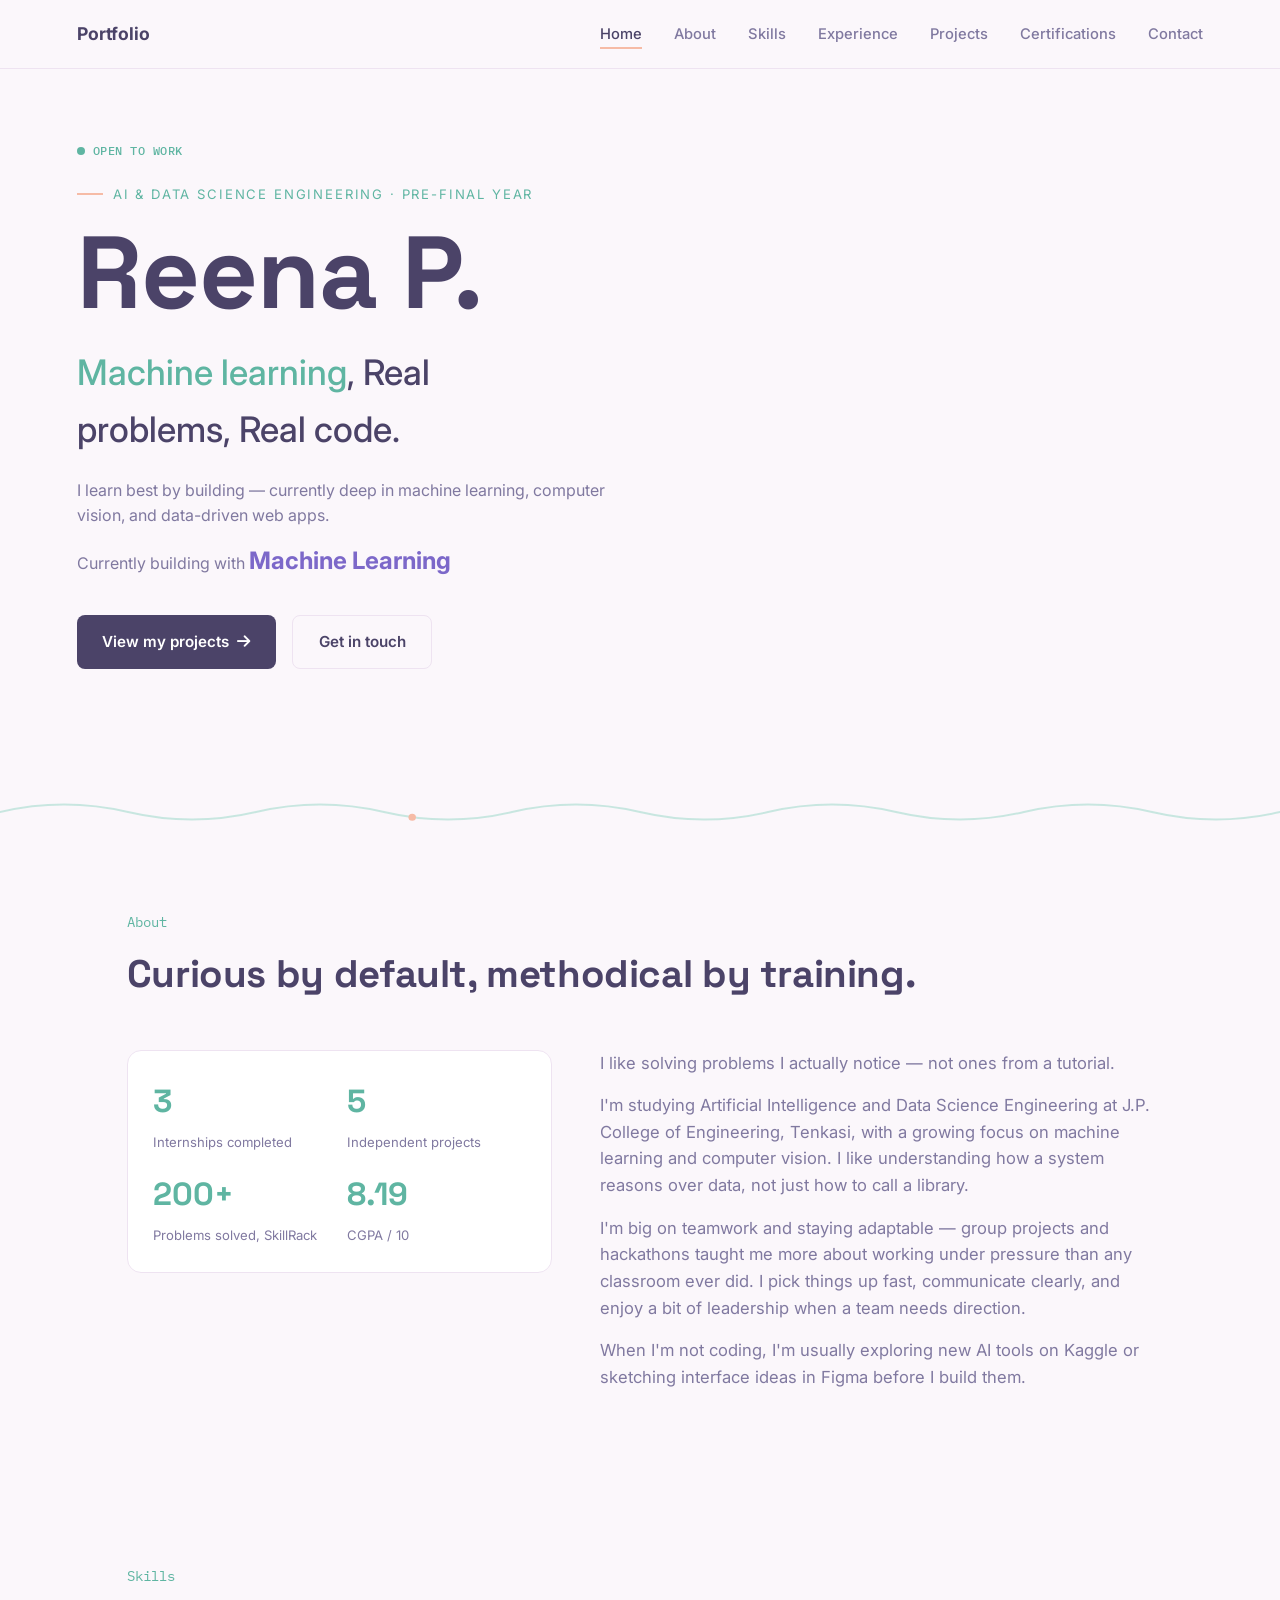
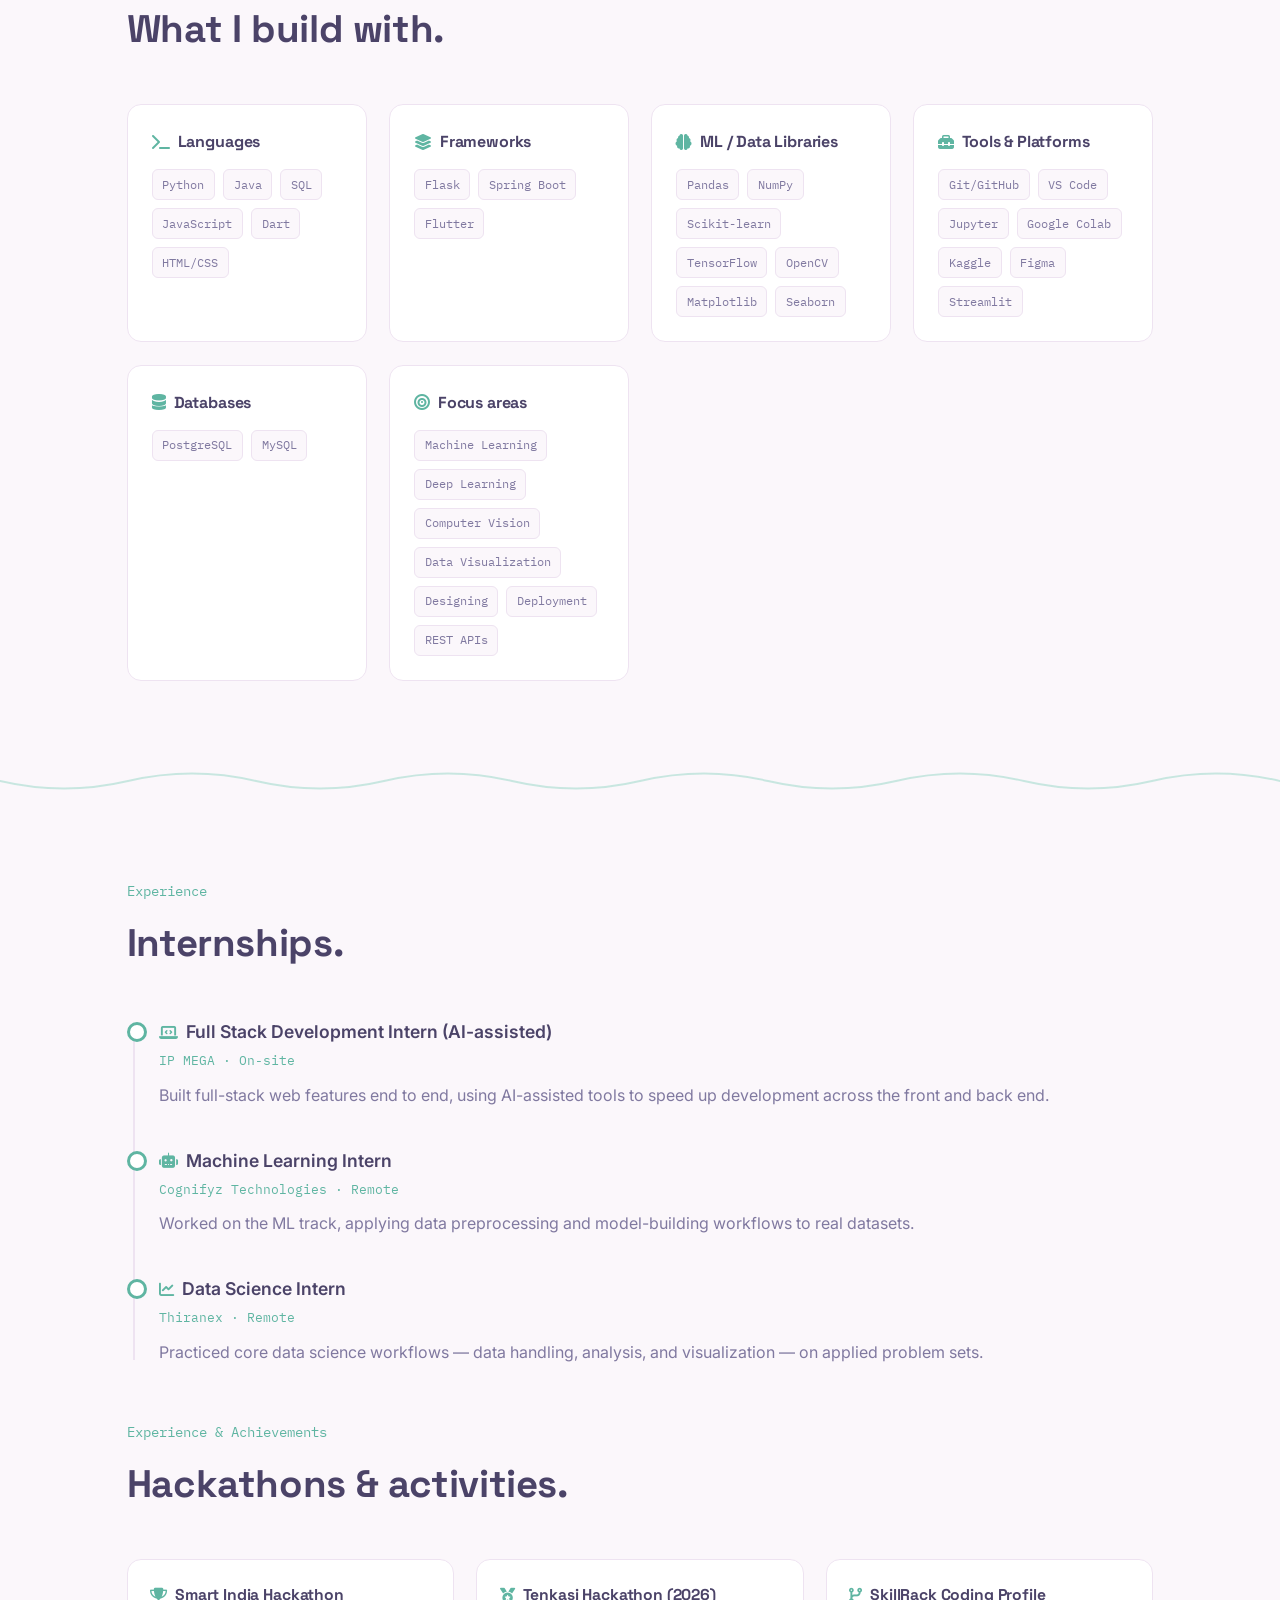
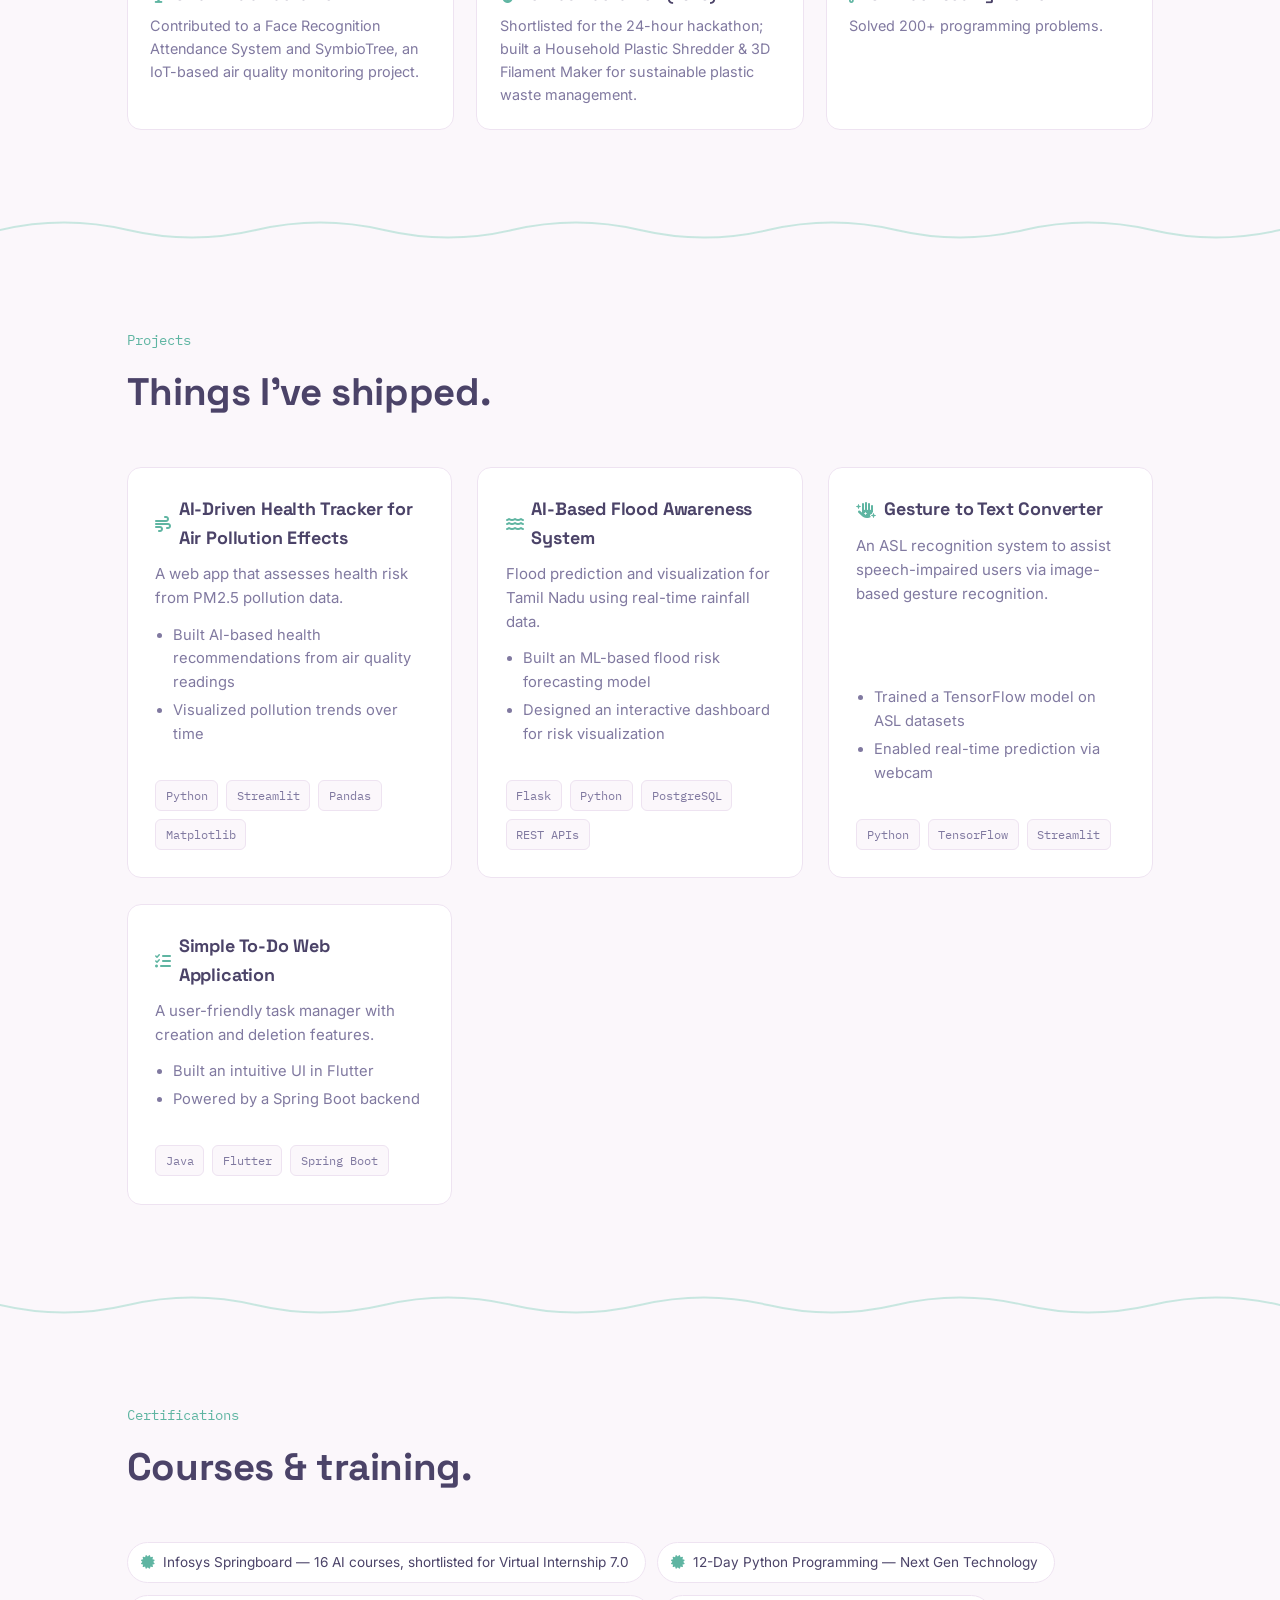
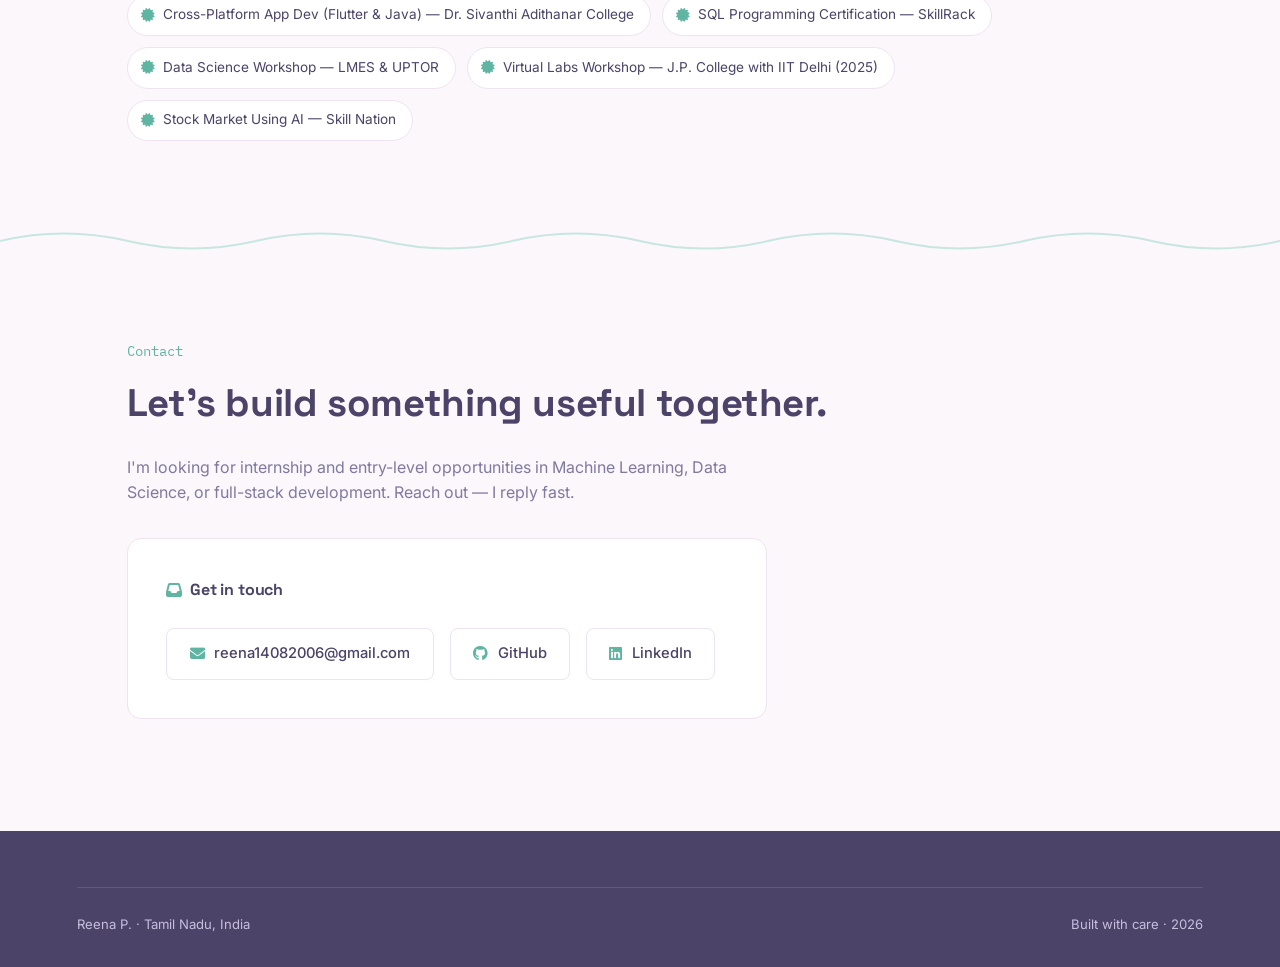
==== commit 59d07937: "Add files via upload" ====
--- a/index.html
+++ b/index.html
@@ -261,9 +261,8 @@
     <h4 style="display:flex; align-items:center; gap:8px;"><i class="fa-solid fa-inbox" style="color:var(--teal-deep);"></i>Get in touch</h4>
     <div class="contact-links">
       <a href="mailto:reena14082006@gmail.com"><i class="fa-solid fa-envelope"></i>reena14082006@gmail.com</a>
-      <a href="tel:+919894200674"><i class="fa-solid fa-phone"></i>+91 98942 00674</a>
-      <a href="https://github.com/reena3467899-maker" target="_blank" rel="noopener"><i class="fa-brands fa-github"></i>GitHub</a>
-      <a href="https://www.linkedin.com/in/reena-paulraj-2b8465383" target="_blank" rel="noopener"><i class="fa-brands fa-linkedin"></i>LinkedIn</a>
+      <a href="https://github.com/cathrine14" target="_blank" rel="noopener noreferrer"><i class="fa-brands fa-github"></i>GitHub</a>
+      <a href="https://www.linkedin.com/in/reenapaulraj" target="_blank" rel="noopener noreferrer"><i class="fa-brands fa-linkedin"></i>LinkedIn</a>
     </div>
   </div>
 </section>
@@ -308,7 +307,7 @@
   const revealEls = document.querySelectorAll('.reveal, .reveal-right');
   const obs = new IntersectionObserver((entries)=>{
     entries.forEach(e=>{ if(e.isIntersecting){ e.target.classList.add('in'); obs.unobserve(e.target); } });
-  }, { threshold:0.15 });
+  }, { threshold:0.1, rootMargin: '0px 0px -12% 0px' });
   revealEls.forEach(el=>obs.observe(el));
 
   const words = ["Machine Learning", "Computer Vision", "Data Science", "Full-Stack Apps"];
